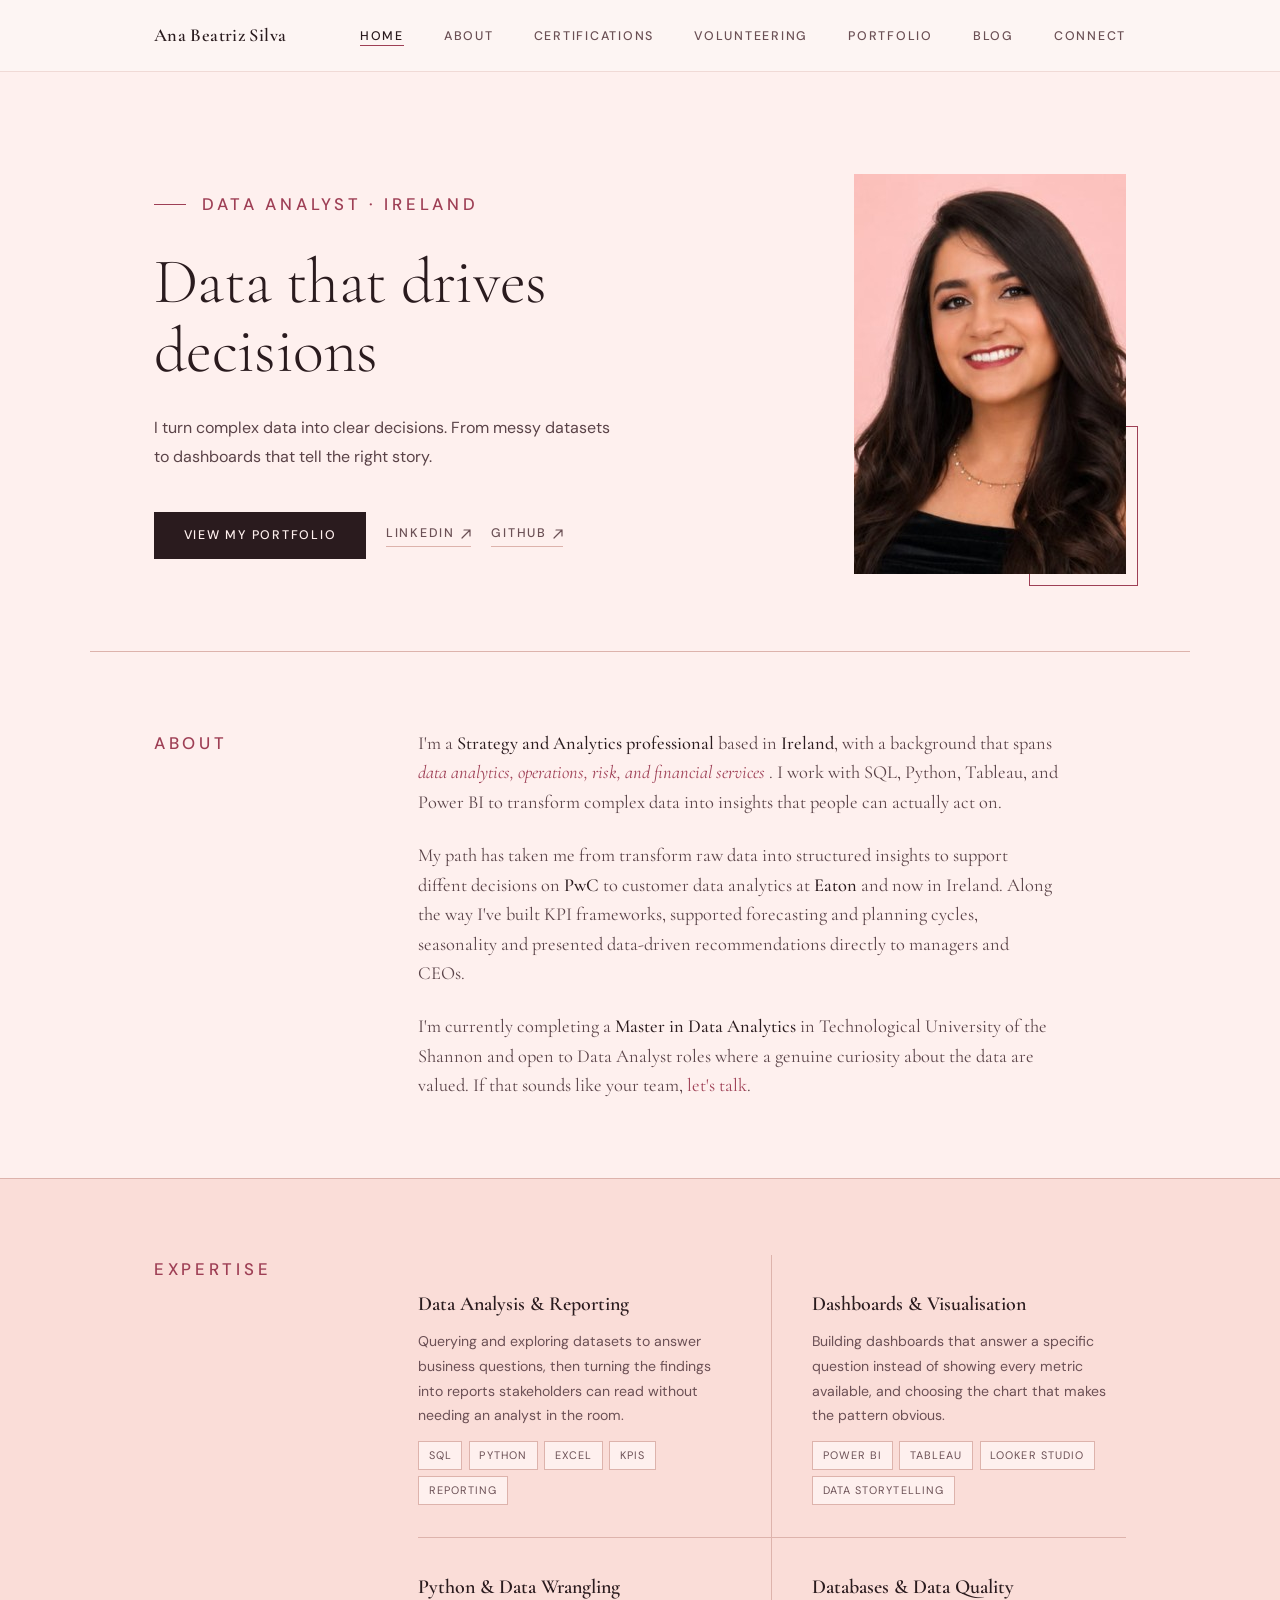
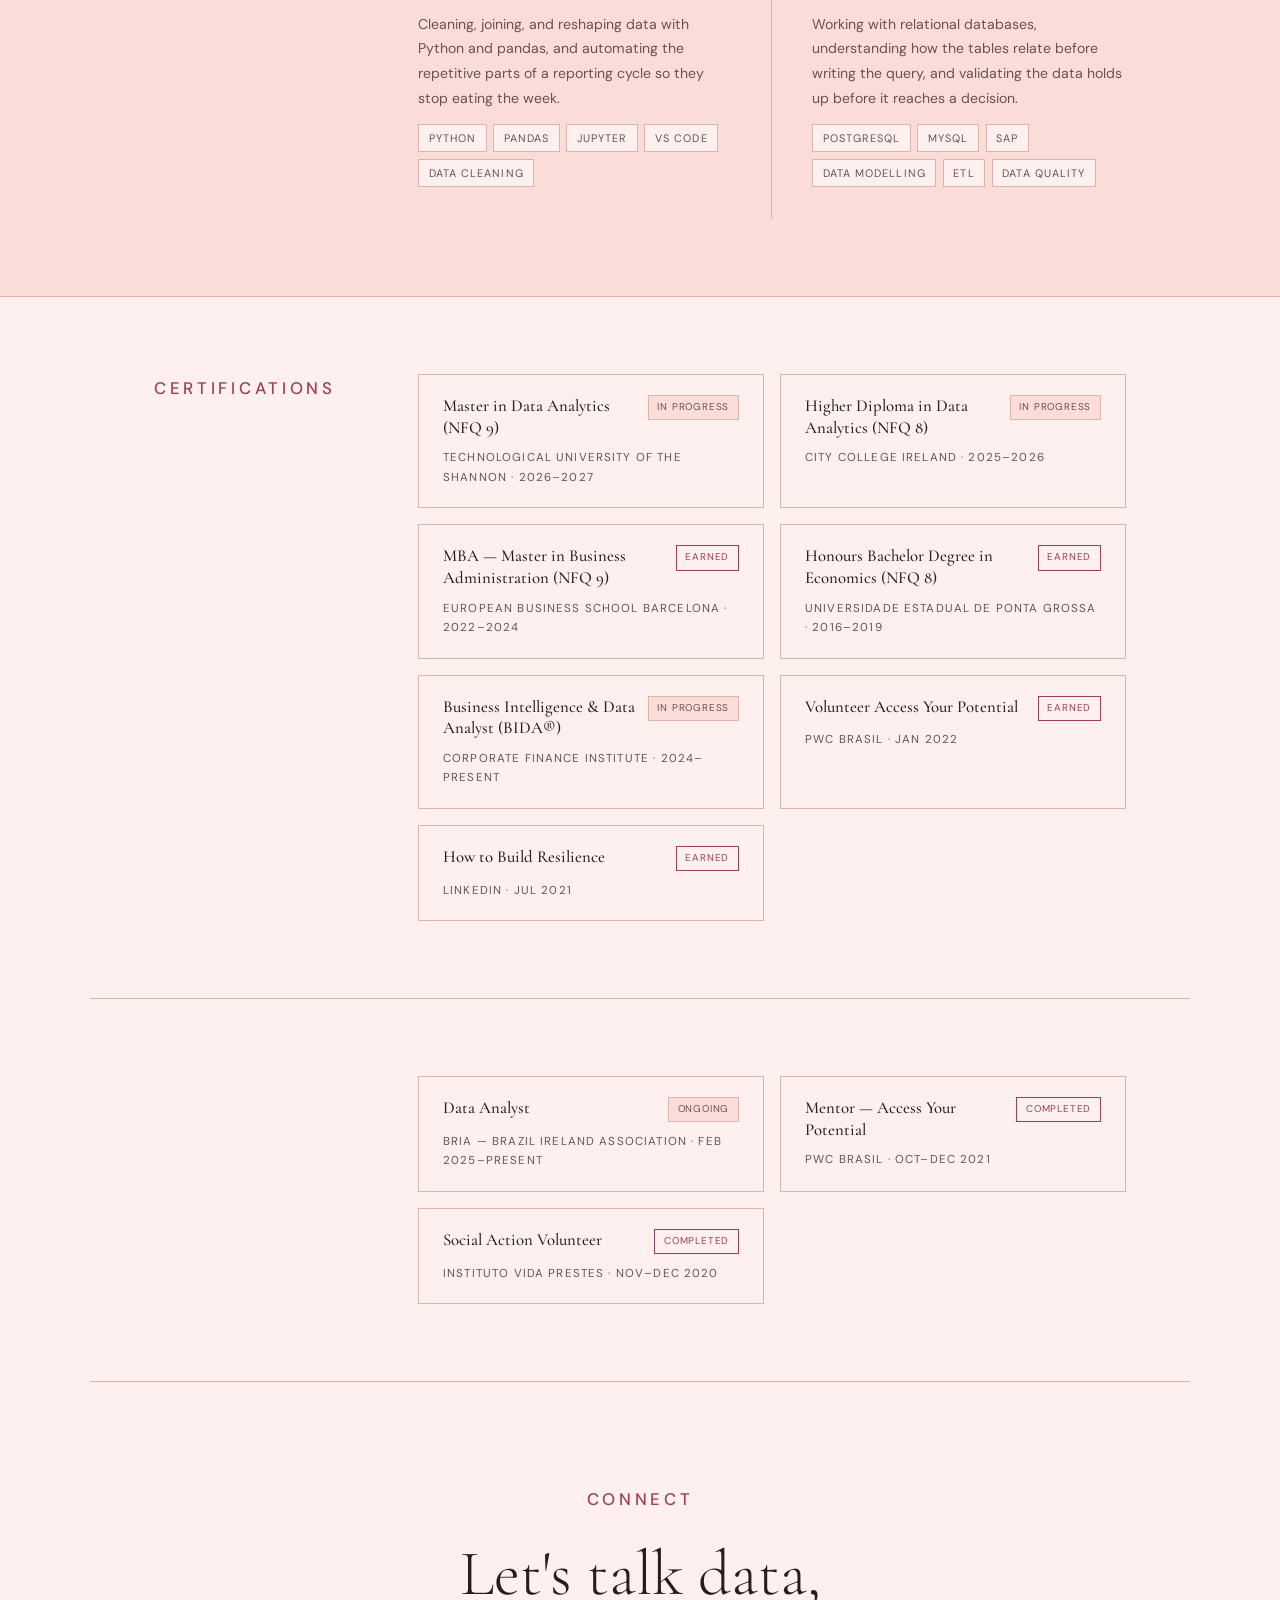
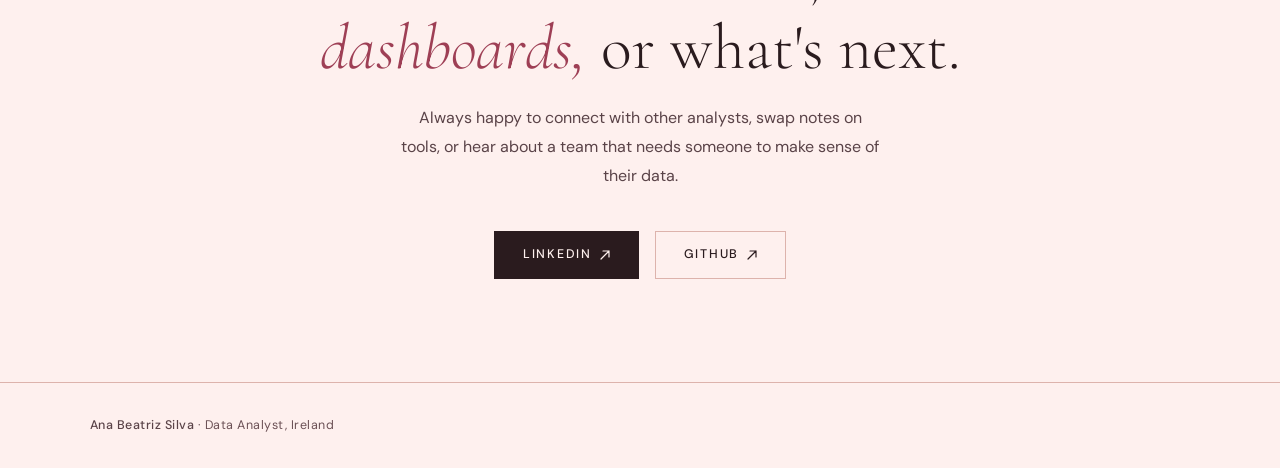
==== index.html @ 64482e18 "git add index.html git commit -m "feat: atualiza site com CV, certifications e volunteering" git pus" ====
<!DOCTYPE html>
<html lang="en">

<head>
  <meta charset="UTF-8">
  <meta name="viewport" content="width=device-width, initial-scale=1.0">
  <title>Ana Beatriz Silva | Data Analyst</title>
  <meta name="description"
    content="Data Analyst based in Ireland. SQL, Python, and BI dashboards — turning raw data into decisions teams can act on.">

  <!-- Canonical URL -->
  <link rel="canonical" href="https://www.anabsilva.com/" />

  <!-- Open Graph / Social sharing -->
  <meta property="og:type" content="website">
  <meta property="og:url" content="https://www.anabsilva.com/">
  <meta property="og:title" content="Ana Beatriz Silva — Data Analyst">
  <meta property="og:description"
    content="Data Analyst based in Ireland. SQL, Python, and BI dashboards — turning raw data into decisions teams can act on.">
  <meta property="og:image" content="https://www.anabsilva.com/assets/images/og-default.jpg">
  <meta property="og:image:width" content="1200">
  <meta property="og:image:height" content="630">
  <meta property="og:image:type" content="image/jpeg">
  <meta property="og:image:alt" content="Ana Beatriz Silva — Data Analyst — anabsilva.com">

  <!-- Twitter Card -->
  <meta name="twitter:card" content="summary_large_image">
  <meta name="twitter:url" content="https://www.anabsilva.com/">
  <meta name="twitter:title" content="Ana Beatriz Silva — Data Analyst">
  <meta name="twitter:description"
    content="Data Analyst based in Ireland. SQL, Python, and BI dashboards — turning raw data into decisions teams can act on.">
  <meta name="twitter:image" content="https://www.anabsilva.com/assets/images/og-default.jpg">

  <!-- Favicon: real files at a stable URL so Google Search can crawl and show it -->
  <link rel="icon" href="/favicon.ico" sizes="any">
  <link rel="icon" type="image/svg+xml" href="/assets/img/favicons/favicon.svg">
  <link rel="icon" type="image/png" sizes="32x32" href="/assets/img/favicons/favicon-32.png">
  <link rel="icon" type="image/png" sizes="16x16" href="/assets/img/favicons/favicon-16.png">
  <link rel="apple-touch-icon" sizes="180x180" href="/assets/img/favicons/apple-touch-icon.png">

  <!-- Google Analytics: add your GA4 measurement ID below when ready.
  <script async src="https://www.googletagmanager.com/gtag/js?id=G-XXXXXXXXXX"></script>
  <script>
    window.dataLayer = window.dataLayer || [];
    function gtag(){dataLayer.push(arguments);}
    gtag('js', new Date());
    gtag('config', 'G-XXXXXXXXXX');
  </script>
  -->

  <!-- Fonts -->
  <link rel="preconnect" href="https://fonts.googleapis.com">
  <link rel="preconnect" href="https://fonts.gstatic.com" crossorigin>
  <link
    href="https://fonts.googleapis.com/css2?family=Cormorant+Garamond:ital,wght@0,300;0,400;0,500;0,600;1,300;1,400;1,600&family=DM+Sans:opsz,wght@9..40,300;9..40,400;9..40,500&display=swap"
    rel="stylesheet">

  <!-- Structured Data -->
  <script type="application/ld+json">
  {
    "@context": "https://schema.org",
    "@graph": [
      {
        "@type": "WebSite",
        "@id": "https://www.anabsilva.com/#website",
        "name": "Ana Beatriz Silva",
        "alternateName": ["Ana Beatriz Silva Portfolio", "anabsilva.com"],
        "url": "https://www.anabsilva.com/"
      },
      {
        "@type": "Person",
        "@id": "https://www.anabsilva.com/#person",
        "name": "Ana Beatriz Silva",
        "givenName": "Ana Beatriz",
        "familyName": "Silva",
        "jobTitle": "Data Analyst",
        "description": "Data Analyst based in Ireland, working with SQL, Python, and BI tools to turn raw data into clear, actionable insight.",
        "workLocation": {
          "@type": "Country",
          "name": "Ireland"
        },
        "knowsAbout": [
          "Data Analysis",
          "Data Visualisation",
          "SQL",
          "Python",
          "Business Intelligence",
          "Dashboards",
          "Reporting",
          "Data Cleaning",
          "Excel"
        ],
        "url": "https://www.anabsilva.com/",
        "image": "https://www.anabsilva.com/assets/images/og-default.jpg",
        "sameAs": [
          "https://www.linkedin.com/in/anabeatrizsilvaa/",
          "https://github.com/anabeatrizsilvaeco-alt"
        ]
      }
    ]
  }
  </script>

  <style>
    /* ─── RESET & TOKENS ─────────────────────────────────── */
    *,
    *::before,
    *::after {
      box-sizing: border-box;
      margin: 0;
      padding: 0;
    }

    :root {
      --bg: #FEF0EE;
      --bg-alt: #FADDD8;
      --bg-dark: #2A1D20;
      --text: #2A1B1E;
      --text-mid: #5A4348;
      --muted: #6B5055;
      --accent: #9E3F55;
      --accent-lt: #C2586F;
      --border: #DDB3AC;
      --border-lt: #F0DAD6;

      --font-display: 'Cormorant Garamond', Georgia, serif;
      --font-body: 'DM Sans', system-ui, sans-serif;

      --nav-h: 72px;
      --max-w: 1100px;
      --pad: clamp(1.5rem, 5vw, 4rem);
    }

    html {
      scroll-behavior: smooth;
    }

    body {
      font-family: var(--font-body);
      background: var(--bg);
      color: var(--text);
      font-size: 15px;
      line-height: 1.7;
      -webkit-font-smoothing: antialiased;
    }

    img {
      display: block;
      max-width: 100%;
    }

    a {
      color: inherit;
    }

    /* Visible keyboard focus everywhere. */
    a:focus-visible,
    button:focus-visible {
      outline: 2px solid var(--accent);
      outline-offset: 3px;
    }

    /* ─── UTILITY ────────────────────────────────────────── */
    .label {
      font-size: 1.05rem;
      letter-spacing: 0.22em;
      text-transform: uppercase;
      color: var(--accent);
      font-weight: 500;
    }

    .sr-only {
      position: absolute;
      width: 1px;
      height: 1px;
      padding: 0;
      overflow: hidden;
      clip: rect(0, 0, 0, 0);
      white-space: nowrap;
      border: 0;
    }

    /* ─── SCROLL ANIMATIONS ──────────────────────────────── */
    .reveal {
      opacity: 0;
      transform: translateY(24px);
      transition: opacity 0.7s ease, transform 0.7s ease;
    }

    .reveal.visible {
      opacity: 1;
      transform: translateY(0);
    }

    .reveal-delay-1 {
      transition-delay: 0.1s;
    }

    .reveal-delay-2 {
      transition-delay: 0.2s;
    }

    .reveal-delay-3 {
      transition-delay: 0.3s;
    }

    .reveal-delay-4 {
      transition-delay: 0.4s;
    }

    /* Respect a reduced-motion preference: show everything, animate nothing. */
    @media (prefers-reduced-motion: reduce) {
      html {
        scroll-behavior: auto;
      }

      .reveal {
        opacity: 1;
        transform: none;
        transition: none;
      }
    }

    /* ─── NAV ────────────────────────────────────────────── */
    nav {
      position: sticky;
      top: 0;
      z-index: 100;
      height: var(--nav-h);
      background: rgba(253, 246, 244, 0.92);
      backdrop-filter: blur(12px);
      -webkit-backdrop-filter: blur(12px);
      border-bottom: 1px solid var(--border-lt);
      display: flex;
      align-items: center;
    }

    .nav-inner {
      max-width: var(--max-w);
      margin: 0 auto;
      padding: 0 var(--pad);
      width: 100%;
      display: flex;
      justify-content: space-between;
      align-items: center;
    }

    .nav-logo {
      font-family: var(--font-display);
      font-size: 1.15rem;
      font-weight: 600;
      text-decoration: none;
      color: var(--text);
      letter-spacing: 0.02em;
    }

    .nav-links {
      list-style: none;
      display: flex;
      gap: 2.5rem;
    }

    .nav-links a {
      text-decoration: none;
      font-size: 0.78rem;
      letter-spacing: 0.14em;
      text-transform: uppercase;
      color: var(--muted);
      font-weight: 500;
      transition: color 0.2s;
      position: relative;
    }

    .nav-links a::after {
      content: '';
      position: absolute;
      bottom: -2px;
      left: 0;
      width: 0;
      height: 1px;
      background: var(--accent);
      transition: width 0.25s ease;
    }

    .nav-links a:hover {
      color: var(--text);
    }

    .nav-links a:hover::after {
      width: 100%;
    }

    .nav-links a.active {
      color: var(--text);
    }

    .nav-links a.active::after {
      width: 100%;
    }

    /* ─── NAV TOGGLE (mobile) ─────────────────────────────── */
    .nav-toggle {
      display: none;
      position: relative;
      width: 28px;
      height: 20px;
      padding: 0;
      background: none;
      border: none;
      cursor: pointer;
      flex-shrink: 0;
    }

    .nav-toggle-bar {
      position: absolute;
      left: 0;
      width: 100%;
      height: 2px;
      background: var(--text);
      transition: transform 0.25s ease, opacity 0.25s ease, top 0.25s ease;
    }

    .nav-toggle-bar:nth-child(1) {
      top: 0;
    }

    .nav-toggle-bar:nth-child(2) {
      top: 9px;
      background: var(--accent);
    }

    .nav-toggle-bar:nth-child(3) {
      top: 18px;
    }

    .nav-toggle.is-open .nav-toggle-bar:nth-child(1) {
      top: 9px;
      transform: rotate(45deg);
    }

    .nav-toggle.is-open .nav-toggle-bar:nth-child(2) {
      opacity: 0;
    }

    .nav-toggle.is-open .nav-toggle-bar:nth-child(3) {
      top: 9px;
      transform: rotate(-45deg);
    }

    /* ─── HERO ───────────────────────────────────────────── */
    .hero {
      padding: clamp(4rem, 8vw, 7rem) var(--pad) clamp(4rem, 6vw, 6rem);
      max-width: var(--max-w);
      margin: 0 auto;
      display: grid;
      grid-template-columns: 1fr min(28%, 280px);
      gap: clamp(3rem, 6vw, 6rem);
      align-items: center;
    }

    .hero-eyebrow {
      display: flex;
      align-items: center;
      gap: 1rem;
      margin-bottom: 1.75rem;
    }

    .eyebrow-line {
      width: 32px;
      height: 1px;
      background: var(--accent);
      flex-shrink: 0;
    }

    .hero-title {
      font-family: var(--font-display);
      font-size: clamp(2.8rem, 5vw, 4.8rem);
      font-weight: 300;
      line-height: 1.08;
      letter-spacing: -0.01em;
      color: var(--text);
      margin-bottom: 1.75rem;
    }

    .hero-title em {
      font-style: italic;
      color: var(--accent);
    }

    .hero-desc {
      color: var(--text-mid);
      font-size: 1rem;
      max-width: 460px;
      line-height: 1.85;
      margin-bottom: 2.5rem;
      font-weight: 400;
    }

    .hero-actions {
      display: flex;
      gap: 1.25rem;
      align-items: center;
      flex-wrap: wrap;
    }

    .btn-primary {
      background: var(--text);
      color: var(--bg);
      padding: 0.8rem 1.85rem;
      text-decoration: none;
      font-size: 0.78rem;
      letter-spacing: 0.14em;
      text-transform: uppercase;
      font-weight: 500;
      transition: background 0.22s, color 0.22s;
      display: inline-block;
    }

    .btn-primary:hover {
      background: var(--accent);
    }

    .btn-text {
      text-decoration: none;
      font-size: 0.78rem;
      letter-spacing: 0.14em;
      text-transform: uppercase;
      font-weight: 500;
      color: var(--muted);
      display: inline-flex;
      align-items: center;
      gap: 0.4rem;
      border-bottom: 1px solid var(--border);
      padding-bottom: 2px;
      transition: color 0.2s, border-color 0.2s;
    }

    .btn-text:hover {
      color: var(--accent);
      border-color: var(--accent);
    }

    /* PHOTO */
    .hero-photo {
      position: relative;
    }

    .photo-wrap {
      position: relative;
      overflow: hidden;
      background: var(--bg-alt);
    }

    .photo-wrap img {
      width: 100%;
      aspect-ratio: 4 / 5;
      object-fit: cover;
      object-position: center center;
      display: block;
      transition: transform 0.5s ease;
    }

    .hero-photo:hover .photo-wrap img {
      transform: scale(1.02);
    }

    .photo-ornament {
      position: absolute;
      bottom: -12px;
      right: -12px;
      width: 40%;
      height: 40%;
      border: 1px solid var(--accent);
      pointer-events: none;
      z-index: -1;
    }

    /* ─── RULE ───────────────────────────────────────────── */
    .section-rule {
      border: none;
      border-top: 1px solid var(--border);
      max-width: var(--max-w);
      margin: 0 auto;
      padding: 0 var(--pad);
    }

    /* ─── ABOUT ──────────────────────────────────────────── */
    .about {
      padding: clamp(4rem, 6vw, 6rem) var(--pad);
      max-width: var(--max-w);
      margin: 0 auto;
      display: grid;
      grid-template-columns: 200px 1fr;
      gap: clamp(3rem, 5vw, 5rem);
    }

    .about-body p {
      font-family: var(--font-display);
      font-size: clamp(0.95rem, 1.5vw, 1.15rem);
      font-weight: 400;
      line-height: 1.6;
      color: var(--text-mid);
      max-width: 640px;
    }

    .about-body p strong {
      font-weight: 500;
      color: var(--text);
    }

    .about-body p em {
      font-style: italic;
      color: var(--accent);
    }

    .about-body p+p {
      margin-top: 1.5rem;
    }

    .about-body a {
      color: var(--accent);
      text-decoration: none;
      border-bottom: 1px solid transparent;
      transition: border-color 0.2s;
    }

    .about-body a:hover {
      border-color: var(--accent);
    }

    /* ─── EXPERTISE ──────────────────────────────────────── */
    .expertise {
      background: var(--bg-alt);
      border-top: 1px solid var(--border);
      border-bottom: 1px solid var(--border);
    }

    .expertise-inner {
      padding: clamp(4rem, 6vw, 6rem) var(--pad);
      max-width: var(--max-w);
      margin: 0 auto;
      display: grid;
      grid-template-columns: 200px 1fr;
      gap: clamp(3rem, 5vw, 5rem);
    }

    .expertise-grid {
      display: grid;
      grid-template-columns: 1fr 1fr;
      gap: 0;
    }

    .exp-item {
      padding: 2rem 2.5rem 2rem 0;
      border-bottom: 1px solid var(--border);
    }

    .exp-item:nth-child(3),
    .exp-item:nth-child(4) {
      border-bottom: none;
    }

    .exp-item:nth-child(odd) {
      padding-right: 2.5rem;
      border-right: 1px solid var(--border);
    }

    .exp-item:nth-child(even) {
      padding-left: 2.5rem;
      padding-right: 0;
    }

    .exp-item h3 {
      font-family: var(--font-display);
      font-size: 1.25rem;
      font-weight: 600;
      color: var(--text);
      margin-bottom: 0.5rem;
    }

    .exp-item p {
      color: var(--muted);
      font-size: 0.88rem;
      line-height: 1.75;
    }

    .exp-tags {
      display: flex;
      flex-wrap: wrap;
      gap: 0.4rem;
      margin-top: 0.85rem;
    }

    .exp-tag {
      font-size: 0.68rem;
      letter-spacing: 0.1em;
      text-transform: uppercase;
      padding: 0.25rem 0.6rem;
      border: 1px solid var(--border);
      color: var(--muted);
      background: var(--bg);
    }

    /* ─── CERTIFICATIONS ─────────────────────────────────── */
    .certifications {
      padding: clamp(4rem, 6vw, 6rem) var(--pad);
      max-width: var(--max-w);
      margin: 0 auto;
      display: grid;
      grid-template-columns: 200px 1fr;
      gap: clamp(3rem, 5vw, 5rem);
    }

    .cert-grid {
      display: grid;
      grid-template-columns: 1fr 1fr;
      gap: 1rem;
    }

    .cert-item {
      border: 1px solid var(--border);
      padding: 1.25rem 1.5rem;
      background: var(--bg);
      transition: border-color 0.2s;
      display: flex;
      flex-direction: column;
      gap: 0.6rem;
    }

    .cert-item:hover {
      border-color: var(--accent);
    }

    .cert-top {
      display: flex;
      justify-content: space-between;
      align-items: flex-start;
      gap: 0.75rem;
    }

    .cert-name {
      font-family: var(--font-display);
      font-size: 1.05rem;
      font-weight: 500;
      color: var(--text);
      line-height: 1.3;
    }

    .cert-issuer {
      font-size: 0.72rem;
      letter-spacing: 0.1em;
      text-transform: uppercase;
      color: var(--muted);
    }

    .cert-status {
      flex-shrink: 0;
      font-size: 0.62rem;
      letter-spacing: 0.08em;
      text-transform: uppercase;
      padding: 0.2rem 0.55rem;
      border: 1px solid var(--border);
      white-space: nowrap;
    }

    .cert-status.is-earned {
      color: var(--accent);
      border-color: var(--accent);
    }

    .cert-status.is-progress {
      color: var(--muted);
      border-color: var(--border);
      background: var(--bg-alt);
    }

    .cert-item.in-progress {
      opacity: 0.75;
    }

    /* ─── EMPTY STATE ────────────────────────────────────── */
    .empty-state {
      border: 1px dashed var(--border);
      padding: 2.5rem 2rem;
      text-align: center;
      color: var(--muted);
      font-size: 0.9rem;
      line-height: 1.7;
    }

    .empty-state a {
      color: var(--accent);
      text-decoration: none;
      border-bottom: 1px solid transparent;
      transition: border-color 0.2s;
    }

    .empty-state a:hover {
      border-color: var(--accent);
    }

    /* ─── CONNECT ────────────────────────────────────────── */
    .connect {
      padding: clamp(5rem, 8vw, 8rem) var(--pad);
      max-width: var(--max-w);
      margin: 0 auto;
      text-align: center;
    }

    .connect-label {
      margin-bottom: 1.5rem;
      display: block;
    }

    .connect h2 {
      font-family: var(--font-display);
      font-size: clamp(2.5rem, 5vw, 4rem);
      font-weight: 300;
      line-height: 1.15;
      color: var(--text);
      margin-bottom: 1.25rem;
    }

    .connect h2 em {
      font-style: italic;
      color: var(--accent);
    }

    .connect-desc {
      color: var(--text-mid);
      font-size: 1rem;
      max-width: 480px;
      margin: 0 auto 2.5rem;
      line-height: 1.8;
      font-weight: 400;
    }

    .connect-links {
      display: flex;
      justify-content: center;
      gap: 1rem;
      flex-wrap: wrap;
    }

    .connect-link {
      display: inline-flex;
      align-items: center;
      gap: 0.5rem;
      text-decoration: none;
      font-size: 0.78rem;
      letter-spacing: 0.14em;
      text-transform: uppercase;
      font-weight: 500;
      color: var(--text);
      border: 1px solid var(--border);
      padding: 0.8rem 1.75rem;
      transition: border-color 0.2s, color 0.2s, background 0.2s;
    }

    .connect-link:hover {
      border-color: var(--accent);
      color: var(--accent);
    }

    .connect-link.primary {
      background: var(--text);
      color: var(--bg);
      border-color: var(--text);
    }

    .connect-link.primary:hover {
      background: var(--accent);
      border-color: var(--accent);
      color: var(--bg);
    }

    /* ─── FOOTER ─────────────────────────────────────────── */
    footer {
      border-top: 1px solid var(--border);
      padding: 2rem var(--pad);
    }

    .footer-inner {
      max-width: var(--max-w);
      margin: 0 auto;
      display: flex;
      justify-content: space-between;
      align-items: center;
      gap: 1rem;
      flex-wrap: wrap;
    }

    .footer-copy {
      font-size: 0.78rem;
      color: var(--muted);
      letter-spacing: 0.04em;
    }

    .footer-copy strong {
      color: var(--text-mid);
      font-weight: 500;
    }

    .footer-links {
      display: flex;
      gap: 2rem;
      list-style: none;
    }

    .footer-links a {
      text-decoration: none;
      font-size: 0.75rem;
      letter-spacing: 0.12em;
      text-transform: uppercase;
      color: var(--muted);
      transition: color 0.2s;
    }

    .footer-links a:hover {
      color: var(--accent);
    }

    /* ─── RESPONSIVE ─────────────────────────────────────── */
    @media (max-width: 768px) {
      .hero {
        grid-template-columns: 1fr;
        gap: 3rem;
      }

      .hero-photo {
        order: -1;
        max-width: 200px;
        margin: 0 auto;
      }

      .about,
      .expertise-inner,
      .certifications {
        grid-template-columns: 1fr;
        gap: 1.75rem;
      }

      .expertise-grid,
      .cert-grid {
        grid-template-columns: 1fr;
      }

      .exp-item {
        padding: 1.5rem 0 !important;
        border-right: none !important;
        border-bottom: 1px solid var(--border) !important;
      }

      .exp-item:last-child {
        border-bottom: none !important;
      }
    }

    @media (max-width: 860px) {
      .nav-toggle {
        display: block;
      }

      .nav-links {
        display: none;
        position: fixed;
        top: var(--nav-h);
        left: 0;
        right: 0;
        flex-direction: column;
        gap: 0;
        background: var(--bg-dark);
        padding: 0.5rem 0;
        max-height: calc(100vh - var(--nav-h));
        overflow-y: auto;
        border-bottom: 1px solid var(--accent);
      }

      .nav-links.is-open {
        display: flex;
      }

      .nav-links li {
        border-bottom: 1px solid rgba(240, 218, 214, 0.15);
      }

      .nav-links li:last-child {
        border-bottom: none;
      }

      .nav-links a {
        display: flex;
        align-items: center;
        padding: 1rem var(--pad);
        color: #F0DAD6;
        letter-spacing: 0.08em;
      }

      .nav-links a::before {
        content: '>';
        color: var(--accent-lt);
        margin-right: 0.6rem;
        font-weight: 700;
      }

      .nav-links a::after {
        display: none;
      }

      .nav-links a:hover,
      .nav-links a.active {
        color: #fff;
        background: rgba(240, 218, 214, 0.08);
      }
    }
  </style>
</head>

<body>

  <!-- ── NAV ──────────────────────────────────────────────── -->
  <nav aria-label="Main navigation">
    <div class="nav-inner">
      <a href="/" class="nav-logo">Ana Beatriz Silva</a>
      <button class="nav-toggle" type="button" aria-expanded="false" aria-controls="primary-nav"
        aria-label="Toggle menu">
        <span class="nav-toggle-bar"></span>
        <span class="nav-toggle-bar"></span>
        <span class="nav-toggle-bar"></span>
      </button>
      <ul class="nav-links" id="primary-nav">
        <li><a href="/" class="active">Home</a></li>
        <li><a href="/#about">About</a></li>
        <li><a href="/#certifications">Certifications</a></li>
        <li><a href="/#volunteering">Volunteering</a></li>
        <li><a href="/portfolio/">Portfolio</a></li>
        <li><a href="/blog/">Blog</a></li>
        <li><a href="/#connect">Connect</a></li>
      </ul>
    </div>
  </nav>

  <!-- ── HERO ─────────────────────────────────────────────── -->
  <section class="hero" aria-labelledby="hero-title">
    <div class="hero-text">
      <div class="hero-eyebrow reveal">
        <div class="eyebrow-line"></div>
        <span class="label">Data Analyst · Ireland</span>
      </div>
      <h1 class="hero-title reveal reveal-delay-1" id="hero-title">
  Data that drives decisions
</h1>
      <p class="hero-desc reveal reveal-delay-2">
        I turn complex data into clear decisions. From messy datasets to dashboards that tell the right story.
      </p>
      <div class="hero-actions reveal reveal-delay-3">
        <a href="/portfolio/" class="btn-primary">View my portfolio</a>
        <a href="https://www.linkedin.com/in/anabeatrizsilvaa/" class="btn-text" target="_blank" rel="noopener">
          LinkedIn
          <svg width="10" height="10" viewBox="0 0 10 10" fill="none" aria-hidden="true">
            <path d="M1 9L9 1M9 1H3M9 1V7" stroke="currentColor" stroke-width="1.2" stroke-linecap="round"
              stroke-linejoin="round" />
          </svg>
        </a>
        <a href="https://github.com/anabeatrizsilvaeco-alt" class="btn-text" target="_blank" rel="noopener">
          GitHub
          <svg width="10" height="10" viewBox="0 0 10 10" fill="none" aria-hidden="true">
            <path d="M1 9L9 1M9 1H3M9 1V7" stroke="currentColor" stroke-width="1.2" stroke-linecap="round"
              stroke-linejoin="round" />
          </svg>
        </a>
      </div>
    </div>

    <div class="hero-photo reveal reveal-delay-2">
      <div class="photo-wrap">
        <img src="assets/images/profile.jpg" alt="Ana Beatriz Silva, Data Analyst" width="400" height="400"
          fetchpriority="high">
      </div>
      <div class="photo-ornament" aria-hidden="true"></div>
    </div>
  </section>

  <hr class="section-rule">

  <!-- ── ABOUT ─────────────────────────────────────────────
       ✏️ DRAFT TEXT — this is a starting point written from your job title
       alone. Replace the specifics with your real story: where you studied,
       where you've worked, the kind of data you've handled, and what you
       want to be hired for next. -->
  <section id="about" class="about" aria-labelledby="about-heading">
    <div>
      <span class="label reveal" id="about-heading">About</span>
    </div>
    <div class="about-body reveal reveal-delay-1">
      <p>
        I'm a <strong>Strategy and Analytics professional</strong> based in <strong>Ireland</strong>, with a background that spans <em> data analytics, operations, risk, and financial services </em>. I work with SQL, Python, Tableau, and Power BI to transform complex data into insights that people can actually act on.
      </p>
      <p>
        My path has taken me from transform raw data into structured insights to support diffent decisions on <strong>PwC</strong> to customer data analytics at <strong>Eaton</strong> and now in Ireland. Along the way I've built KPI frameworks, supported forecasting and planning cycles, seasonality and presented data-driven recommendations directly to managers and CEOs.
      </p>
      <p>
        I'm currently completing a <strong> Master in Data Analytics</strong> in Technological University of the Shannon and open to Data Analyst roles where a genuine curiosity about the data are valued. If that sounds like your team, <a href="#connect">let's talk</a>.
      </p>
    </div>
  </section>

  <!-- ── EXPERTISE ─────────────────────────────────────────
       ✏️ DRAFT — swap these four areas and their tags for the tools you
       actually use. Keep it honest: recruiters ask about every tag here. -->
  <section class="expertise" aria-labelledby="expertise-heading">
    <div class="expertise-inner">
      <div>
        <span class="label reveal" id="expertise-heading">Expertise</span>
      </div>
      <div class="expertise-grid">
        <div class="exp-item reveal">
          <h3>Data Analysis &amp; Reporting</h3>
          <p>Querying and exploring datasets to answer business questions, then turning the findings into reports
            stakeholders can read without needing an analyst in the room.</p>
          <div class="exp-tags">
            <span class="exp-tag">SQL</span>
            <span class="exp-tag">Python</span>
            <span class="exp-tag">Excel</span>
            <span class="exp-tag">KPIs</span>
            <span class="exp-tag">Reporting</span>
          </div>
        </div>
        <div class="exp-item reveal reveal-delay-1">
          <h3>Dashboards &amp; Visualisation</h3>
          <p>Building dashboards that answer a specific question instead of showing every metric available, and choosing
            the chart that makes the pattern obvious.</p>
          <div class="exp-tags">
            <span class="exp-tag">Power BI</span>
            <span class="exp-tag">Tableau</span>
            <span class="exp-tag">Looker Studio</span>
            <span class="exp-tag">Data Storytelling</span>
          </div>
        </div>
        <div class="exp-item reveal reveal-delay-2">
          <h3>Python &amp; Data Wrangling</h3>
          <p>Cleaning, joining, and reshaping data with Python and pandas, and automating the repetitive parts of a
            reporting cycle so they stop eating the week.</p>
          <div class="exp-tags">
            <span class="exp-tag">Python</span>
            <span class="exp-tag">pandas</span>
            <span class="exp-tag">Jupyter</span>
            <span class="exp-tag">VS Code</span>
            <span class="exp-tag">Data Cleaning</span>
          </div>
        </div>
        <div class="exp-item reveal reveal-delay-3">
          <h3>Databases &amp; Data Quality</h3>
          <p>Working with relational databases, understanding how the tables relate before writing the query, and
            validating the data holds up before it reaches a decision.</p>
          <div class="exp-tags">
            <span class="exp-tag">PostgreSQL</span>
            <span class="exp-tag">MySQL</span>
            <span class="exp-tag">SAP</span>
            <span class="exp-tag">Data Modelling</span>
            <span class="exp-tag">ETL</span>
            <span class="exp-tag">Data Quality</span>
          </div>
        </div>
      </div>
    </div>
  </section>

  <!-- ── CERTIFICATIONS ────────────────────────────────────
       ✏️ TO ADD A CERTIFICATION: delete the .empty-state block below,
       uncomment the .cert-grid, and copy a .cert-item for each one.
       Use class "is-earned" for finished, "is-progress" for studying. -->
  <section id="certifications" class="certifications" aria-labelledby="certifications-heading">
    <div>
      <span class="label reveal" id="certifications-heading">Certifications</span>
    </div>
    <div>
      <div class="cert-grid">

        <!-- Education -->
        <div class="cert-item reveal">
          <div class="cert-top">
            <div class="cert-name">Master in Data Analytics (NFQ 9)</div>
            <span class="cert-status is-progress">In Progress</span>
          </div>
          <div class="cert-issuer">Technological University of the Shannon · 2026–2027</div>
        </div>

        <div class="cert-item reveal reveal-delay-1">
          <div class="cert-top">
            <div class="cert-name">Higher Diploma in Data Analytics (NFQ 8)</div>
            <span class="cert-status is-progress">In Progress</span>
          </div>
          <div class="cert-issuer">City College Ireland · 2025–2026</div>
        </div>

        <div class="cert-item reveal reveal-delay-2">
          <div class="cert-top">
            <div class="cert-name">MBA — Master in Business Administration (NFQ 9)</div>
            <span class="cert-status is-earned">Earned</span>
          </div>
          <div class="cert-issuer">European Business School Barcelona · 2022–2024</div>
        </div>

        <div class="cert-item reveal reveal-delay-3">
          <div class="cert-top">
            <div class="cert-name">Honours Bachelor Degree in Economics (NFQ 8)</div>
            <span class="cert-status is-earned">Earned</span>
          </div>
          <div class="cert-issuer">Universidade Estadual de Ponta Grossa · 2016–2019</div>
        </div>

        <!-- Licences & Certifications -->
        <div class="cert-item reveal">
          <div class="cert-top">
            <div class="cert-name">Business Intelligence &amp; Data Analyst (BIDA®)</div>
            <span class="cert-status is-progress">In Progress</span>
          </div>
          <div class="cert-issuer">Corporate Finance Institute · 2024–Present</div>
        </div>

        <div class="cert-item reveal reveal-delay-1">
          <div class="cert-top">
            <div class="cert-name">Volunteer Access Your Potential</div>
            <span class="cert-status is-earned">Earned</span>
          </div>
          <div class="cert-issuer">PwC Brasil · Jan 2022</div>
        </div>

        <div class="cert-item reveal reveal-delay-2">
          <div class="cert-top">
            <div class="cert-name">How to Build Resilience</div>
            <span class="cert-status is-earned">Earned</span>
          </div>
          <div class="cert-issuer">LinkedIn · Jul 2021</div>
        </div>

      </div>
    </div>
  </section>

  <hr class="section-rule">

  <!-- ── VOLUNTEERING ──────────────────────────────────────── -->
  <section id="volunteering" class="certifications" aria-labelledby="volunteering-heading">
    <div>
      <span class="label reveal" id="volunteering-heading">Volunteering</span>
    </div>
    <div>
      <div class="cert-grid">

        <div class="cert-item reveal">
          <div class="cert-top">
            <div class="cert-name">Data Analyst</div>
            <span class="cert-status is-progress">Ongoing</span>
          </div>
          <div class="cert-issuer">BRIA — Brazil Ireland Association · Feb 2025–Present</div>
        </div>

        <div class="cert-item reveal reveal-delay-1">
          <div class="cert-top">
            <div class="cert-name">Mentor — Access Your Potential</div>
            <span class="cert-status is-earned">Completed</span>
          </div>
          <div class="cert-issuer">PwC Brasil · Oct–Dec 2021</div>
        </div>

        <div class="cert-item reveal reveal-delay-2">
          <div class="cert-top">
            <div class="cert-name">Social Action Volunteer</div>
            <span class="cert-status is-earned">Completed</span>
          </div>
          <div class="cert-issuer">Instituto Vida Prestes · Nov–Dec 2020</div>
        </div>

      </div>
    </div>
  </section>

  <hr class="section-rule">

  <!-- ── CONNECT ────────────────────────────────────────────── -->
  <section id="connect" class="connect" aria-labelledby="connect-heading">
    <span class="connect-label label reveal">Connect</span>
    <h2 class="reveal reveal-delay-1" id="connect-heading">
      Let's talk data,<br>
      <em>dashboards,</em> or what's next.
    </h2>
    <p class="connect-desc reveal reveal-delay-2">
      Always happy to connect with other analysts, swap notes on tools, or hear about a team that needs someone to make
      sense of their data.
    </p>
    <div class="connect-links reveal reveal-delay-3">
      <a href="https://www.linkedin.com/in/anabeatrizsilvaa/" class="connect-link primary" target="_blank"
        rel="noopener">
        LinkedIn
        <svg width="10" height="10" viewBox="0 0 10 10" fill="none" aria-hidden="true">
          <path d="M1 9L9 1M9 1H3M9 1V7" stroke="currentColor" stroke-width="1.2" stroke-linecap="round"
            stroke-linejoin="round" />
        </svg>
      </a>
      <a href="https://github.com/anabeatrizsilvaeco-alt" class="connect-link" target="_blank" rel="noopener">
        GitHub
        <svg width="10" height="10" viewBox="0 0 10 10" fill="none" aria-hidden="true">
          <path d="M1 9L9 1M9 1H3M9 1V7" stroke="currentColor" stroke-width="1.2" stroke-linecap="round"
            stroke-linejoin="round" />
        </svg>
      </a>
    </div>
  </section>

  <!-- ── FOOTER ─────────────────────────────────────────────── -->
  <footer>
    <div class="footer-inner">
      <p class="footer-copy">
        <strong>Ana Beatriz Silva</strong> · Data Analyst, Ireland
      </p>
    </div>
  </footer>

  <!-- ── SCROLL REVEAL ──────────────────────────────────────── -->
  <script>
    (function () {
      var observer = new IntersectionObserver(function (entries) {
        entries.forEach(function (entry) {
          if (entry.isIntersecting) {
            entry.target.classList.add('visible');
            observer.unobserve(entry.target);
          }
        });
      }, { threshold: 0.12, rootMargin: '0px 0px -40px 0px' });

      // Trigger hero elements immediately (above fold)
      document.querySelectorAll('.hero .reveal').forEach(function (el) {
        el.classList.add('visible');
      });

      // Observe everything else
      document.querySelectorAll('.reveal:not(.visible)').forEach(function (el) {
        observer.observe(el);
      });
    })();
  </script>

  <!-- ── MOBILE NAV TOGGLE ────────────────────────────────── -->
  <script>
    (function () {
      var toggle = document.querySelector('.nav-toggle');
      var links = document.getElementById('primary-nav');
      if (!toggle || !links) return;

      function closeMenu() {
        links.classList.remove('is-open');
        toggle.classList.remove('is-open');
        toggle.setAttribute('aria-expanded', 'false');
      }

      toggle.addEventListener('click', function () {
        var isOpen = links.classList.toggle('is-open');
        toggle.classList.toggle('is-open', isOpen);
        toggle.setAttribute('aria-expanded', String(isOpen));
      });

      links.querySelectorAll('a').forEach(function (a) {
        a.addEventListener('click', closeMenu);
      });

      // Close on Escape, so the menu is dismissable from the keyboard.
      document.addEventListener('keydown', function (e) {
        if (e.key === 'Escape' && links.classList.contains('is-open')) {
          closeMenu();
          toggle.focus();
        }
      });

      // 860px matches the breakpoint where the hamburger disappears.
      window.addEventListener('resize', function () {
        if (window.innerWidth > 860) closeMenu();
      });
    })();
  </script>

</body>

</html>
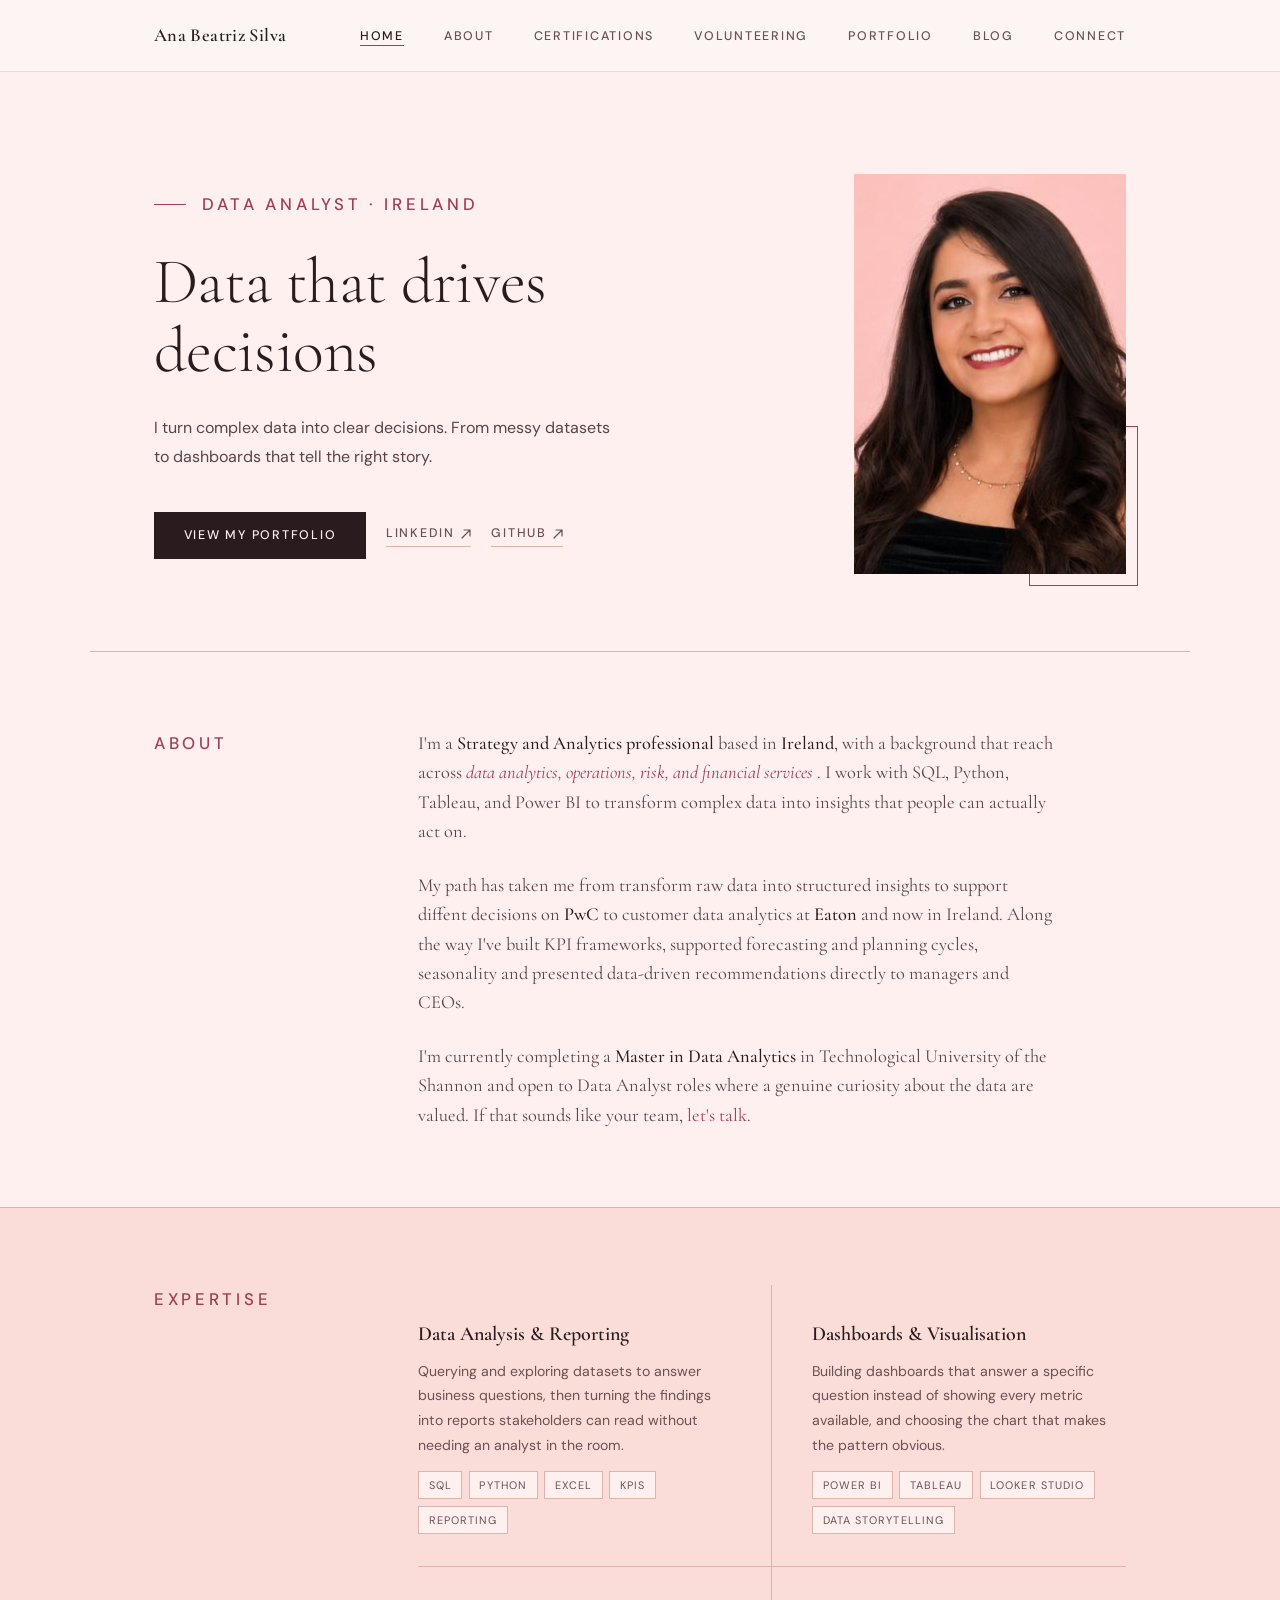
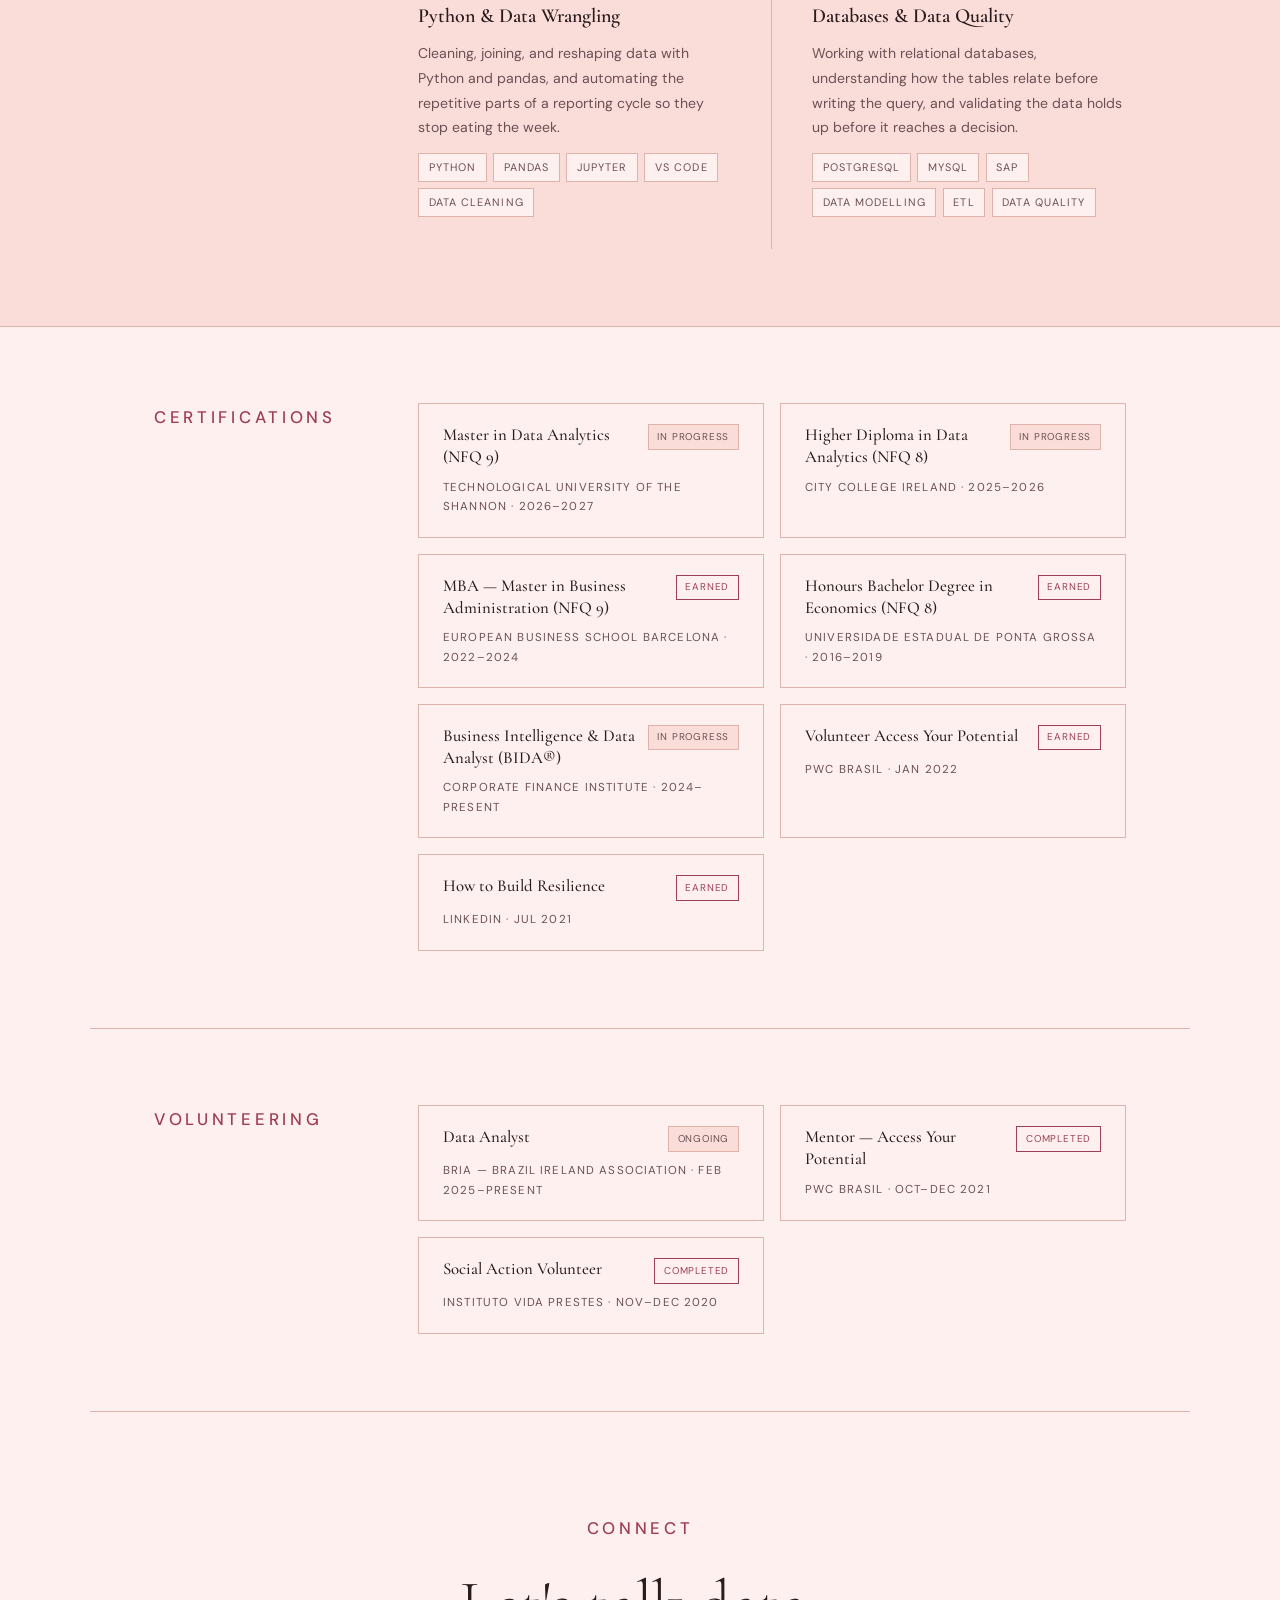
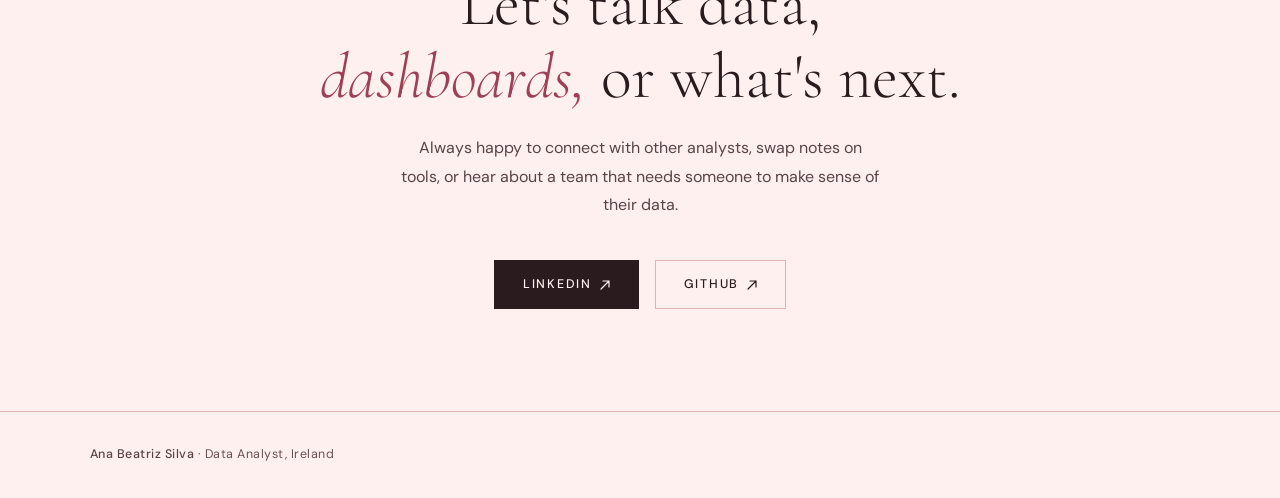
==== commit 67757446: "git add index.html git commit -m "feat: atualiza site com CV, certifications e volunteering" git pus" ====
--- a/index.html
+++ b/index.html
@@ -994,7 +994,7 @@
     </div>
     <div class="about-body reveal reveal-delay-1">
       <p>
-        I'm a <strong>Strategy and Analytics professional</strong> based in <strong>Ireland</strong>, with a background that spans <em> data analytics, operations, risk, and financial services </em>. I work with SQL, Python, Tableau, and Power BI to transform complex data into insights that people can actually act on.
+        I'm a <strong>Strategy and Analytics professional</strong> based in <strong>Ireland</strong>, with a background that reach across <em> data analytics, operations, risk, and financial services </em>. I work with SQL, Python, Tableau, and Power BI to transform complex data into insights that people can actually act on.
       </p>
       <p>
         My path has taken me from transform raw data into structured insights to support diffent decisions on <strong>PwC</strong> to customer data analytics at <strong>Eaton</strong> and now in Ireland. Along the way I've built KPI frameworks, supported forecasting and planning cycles, seasonality and presented data-driven recommendations directly to managers and CEOs.
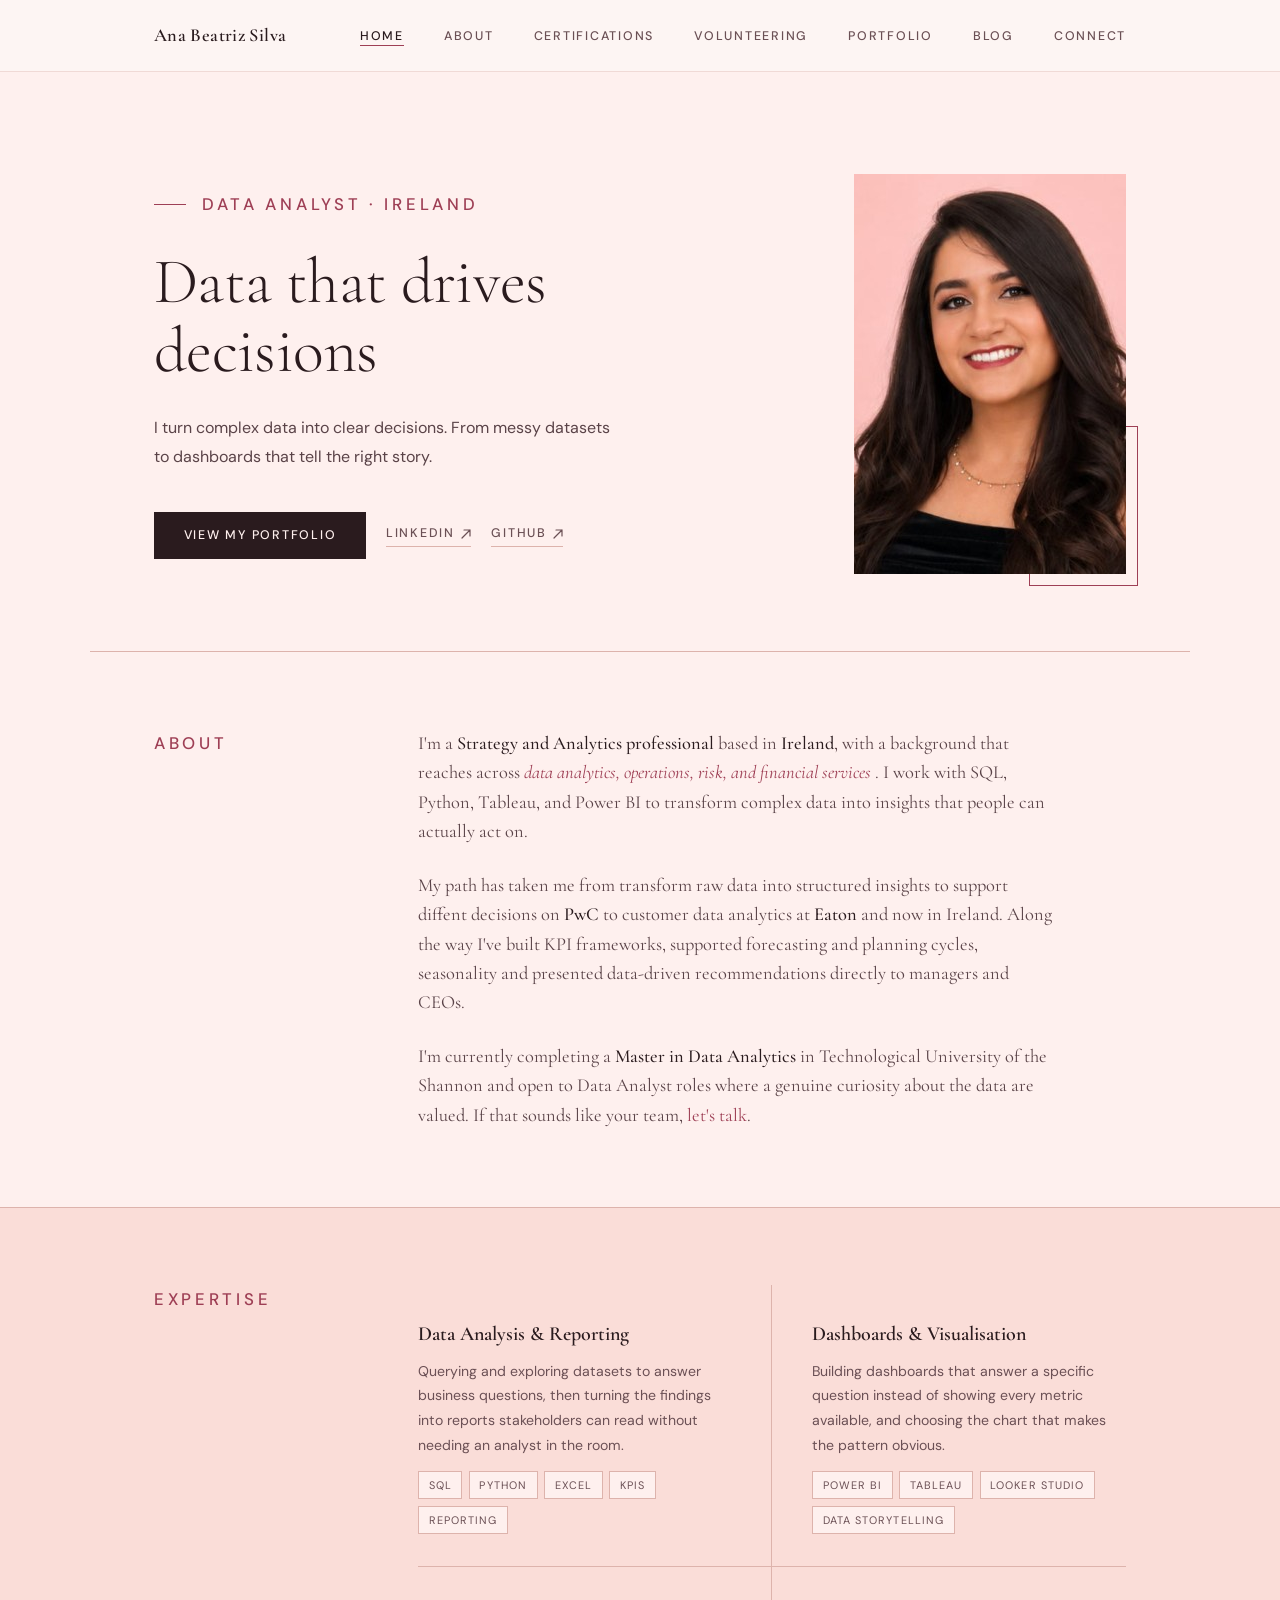
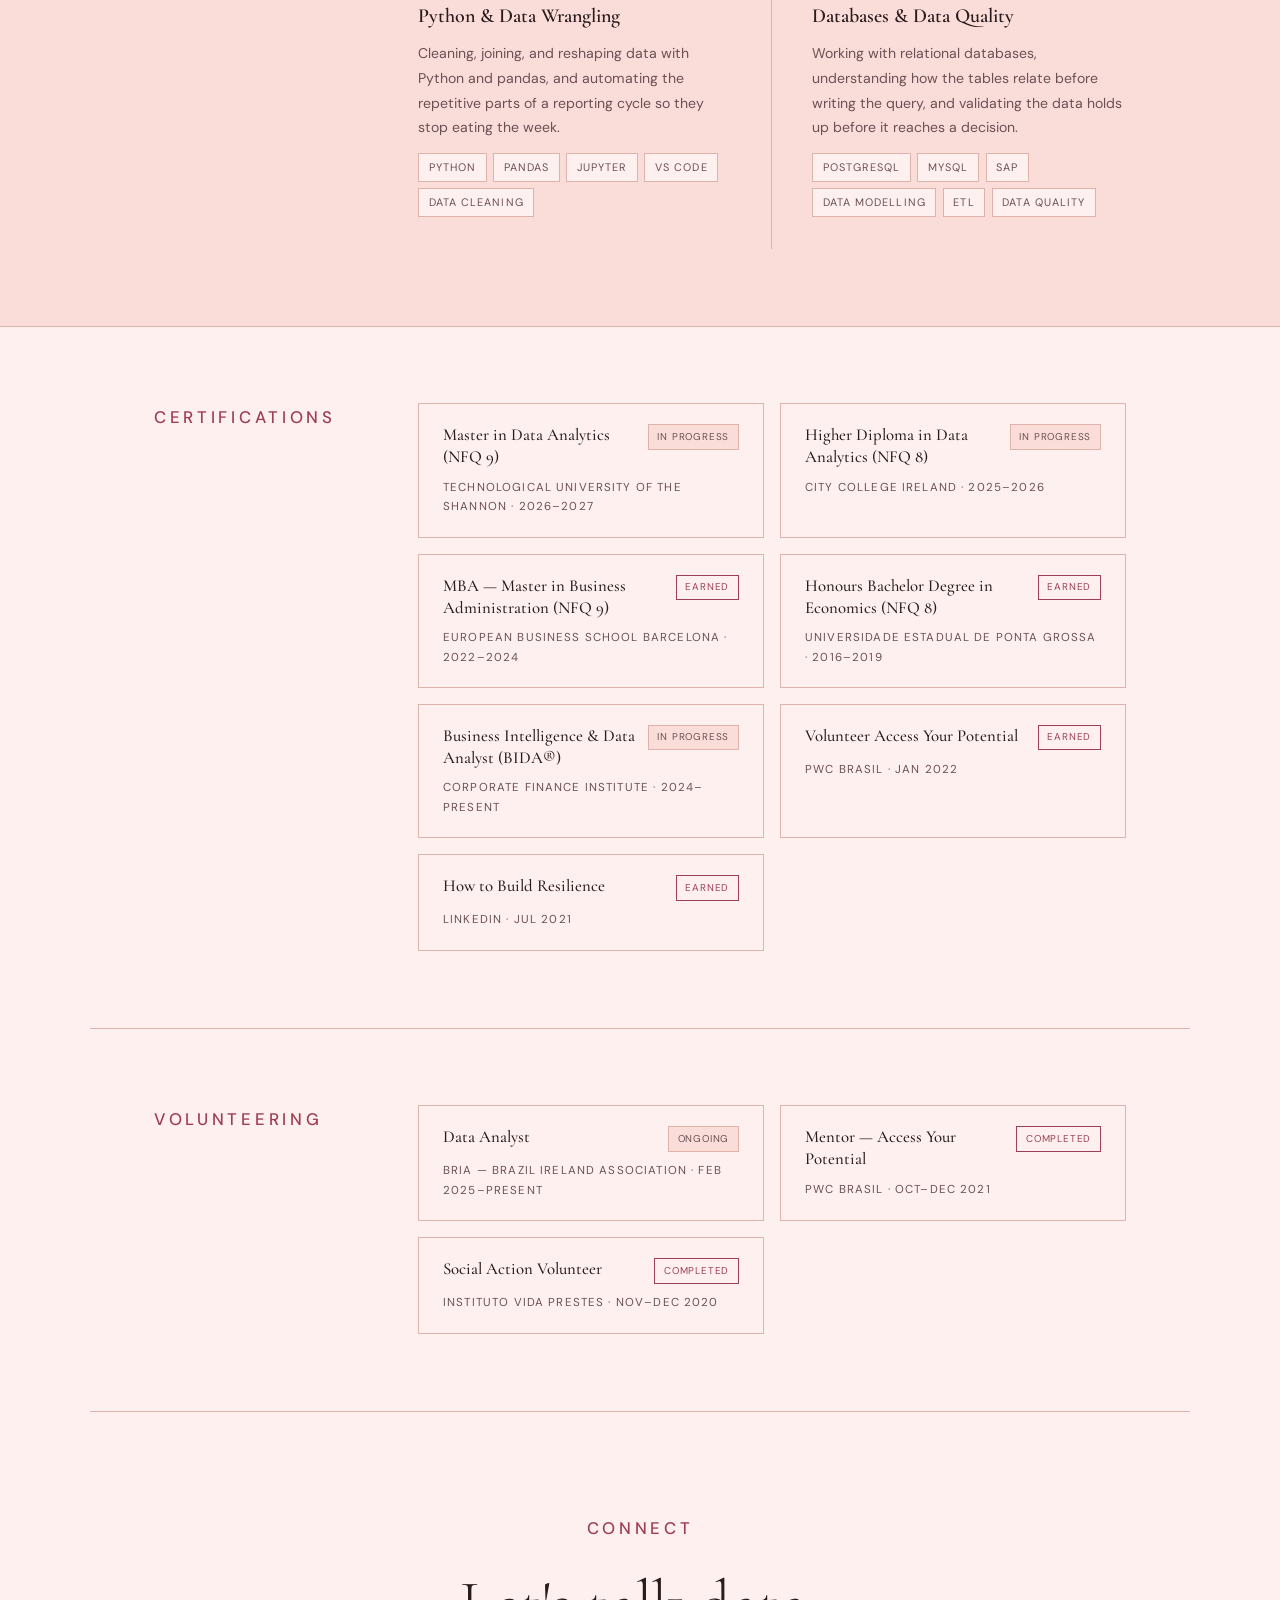
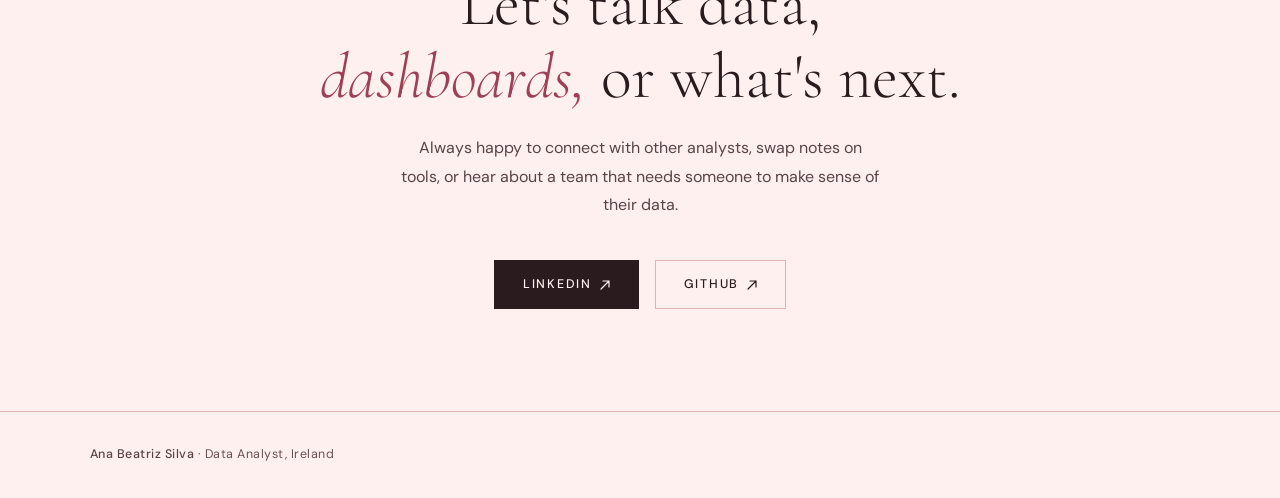
==== commit e6a0a858: "git add index.html git commit -m "feat: atualiza site com CV, certifications e volunteering" git pus" ====
--- a/index.html
+++ b/index.html
@@ -994,7 +994,7 @@
     </div>
     <div class="about-body reveal reveal-delay-1">
       <p>
-        I'm a <strong>Strategy and Analytics professional</strong> based in <strong>Ireland</strong>, with a background that reach across <em> data analytics, operations, risk, and financial services </em>. I work with SQL, Python, Tableau, and Power BI to transform complex data into insights that people can actually act on.
+        I'm a <strong>Strategy and Analytics professional</strong> based in <strong>Ireland</strong>, with a background that reaches across <em> data analytics, operations, risk, and financial services </em>. I work with SQL, Python, Tableau, and Power BI to transform complex data into insights that people can actually act on.
       </p>
       <p>
         My path has taken me from transform raw data into structured insights to support diffent decisions on <strong>PwC</strong> to customer data analytics at <strong>Eaton</strong> and now in Ireland. Along the way I've built KPI frameworks, supported forecasting and planning cycles, seasonality and presented data-driven recommendations directly to managers and CEOs.
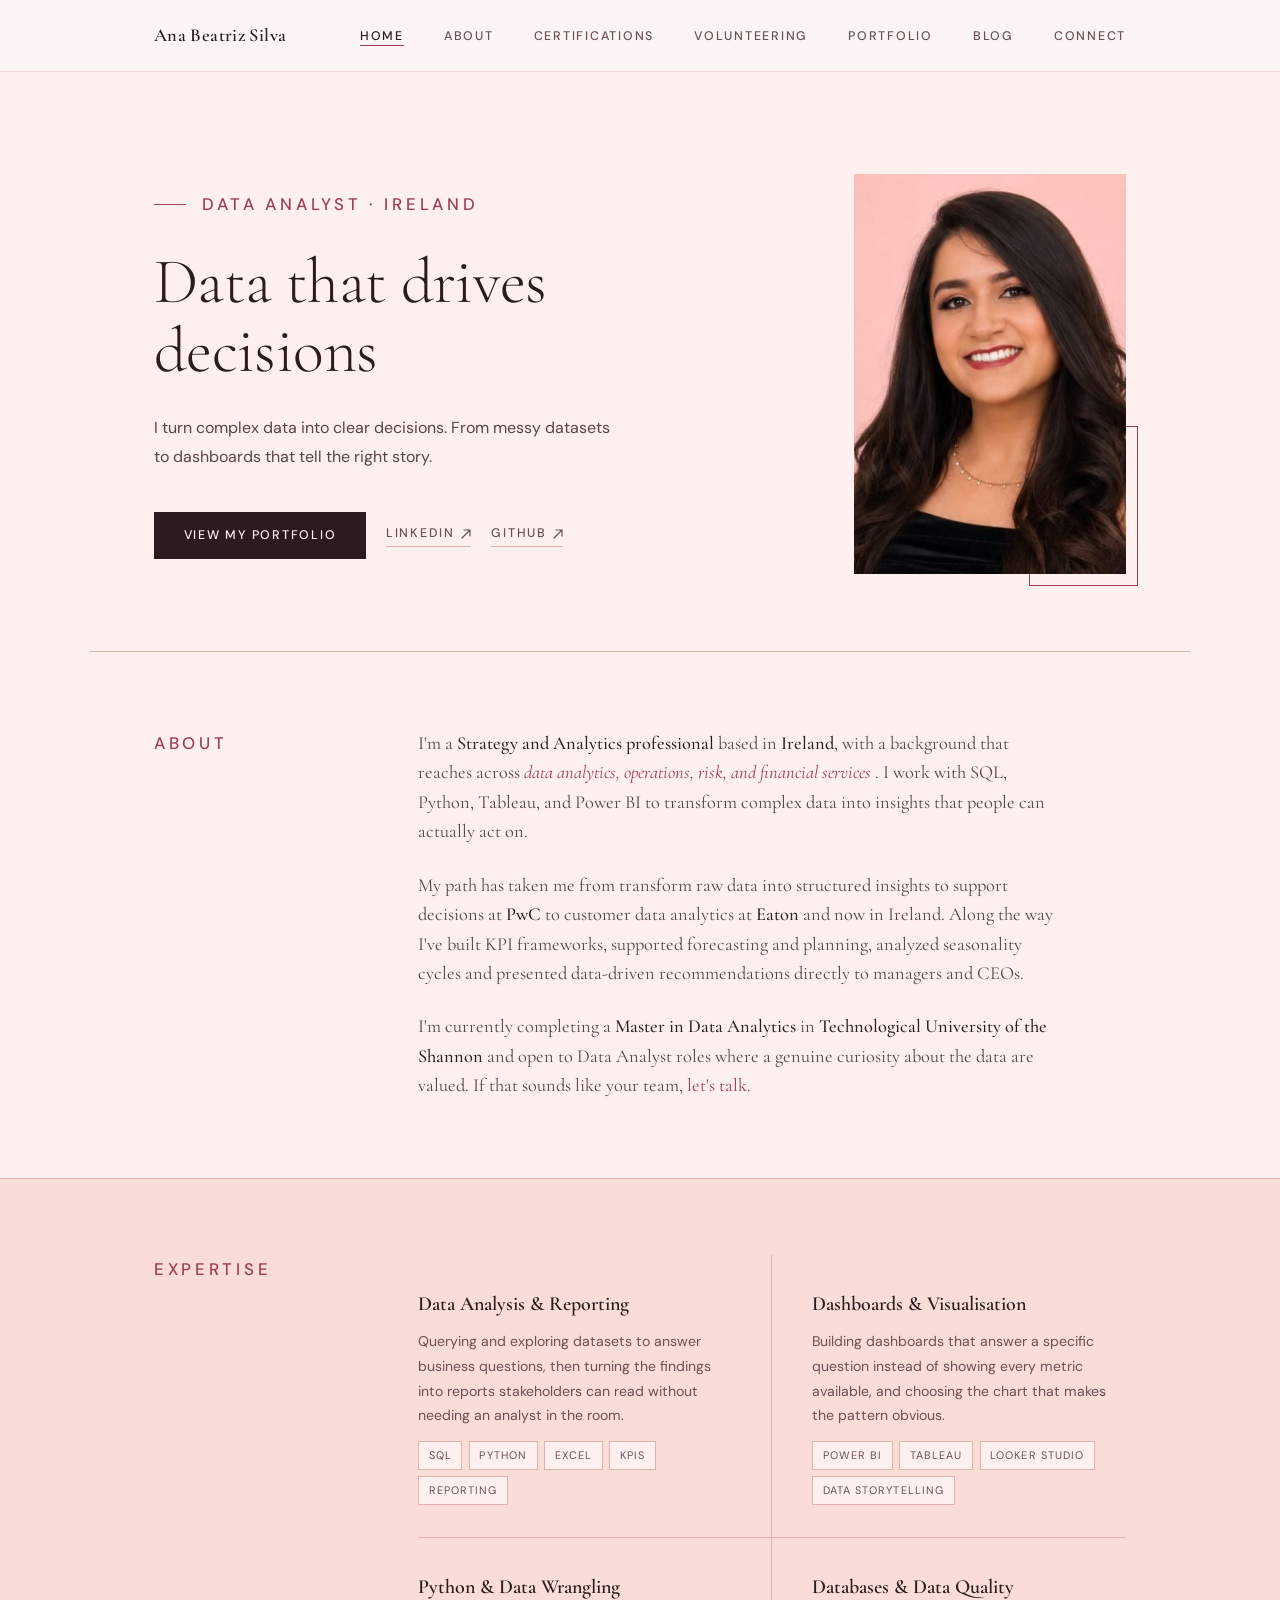
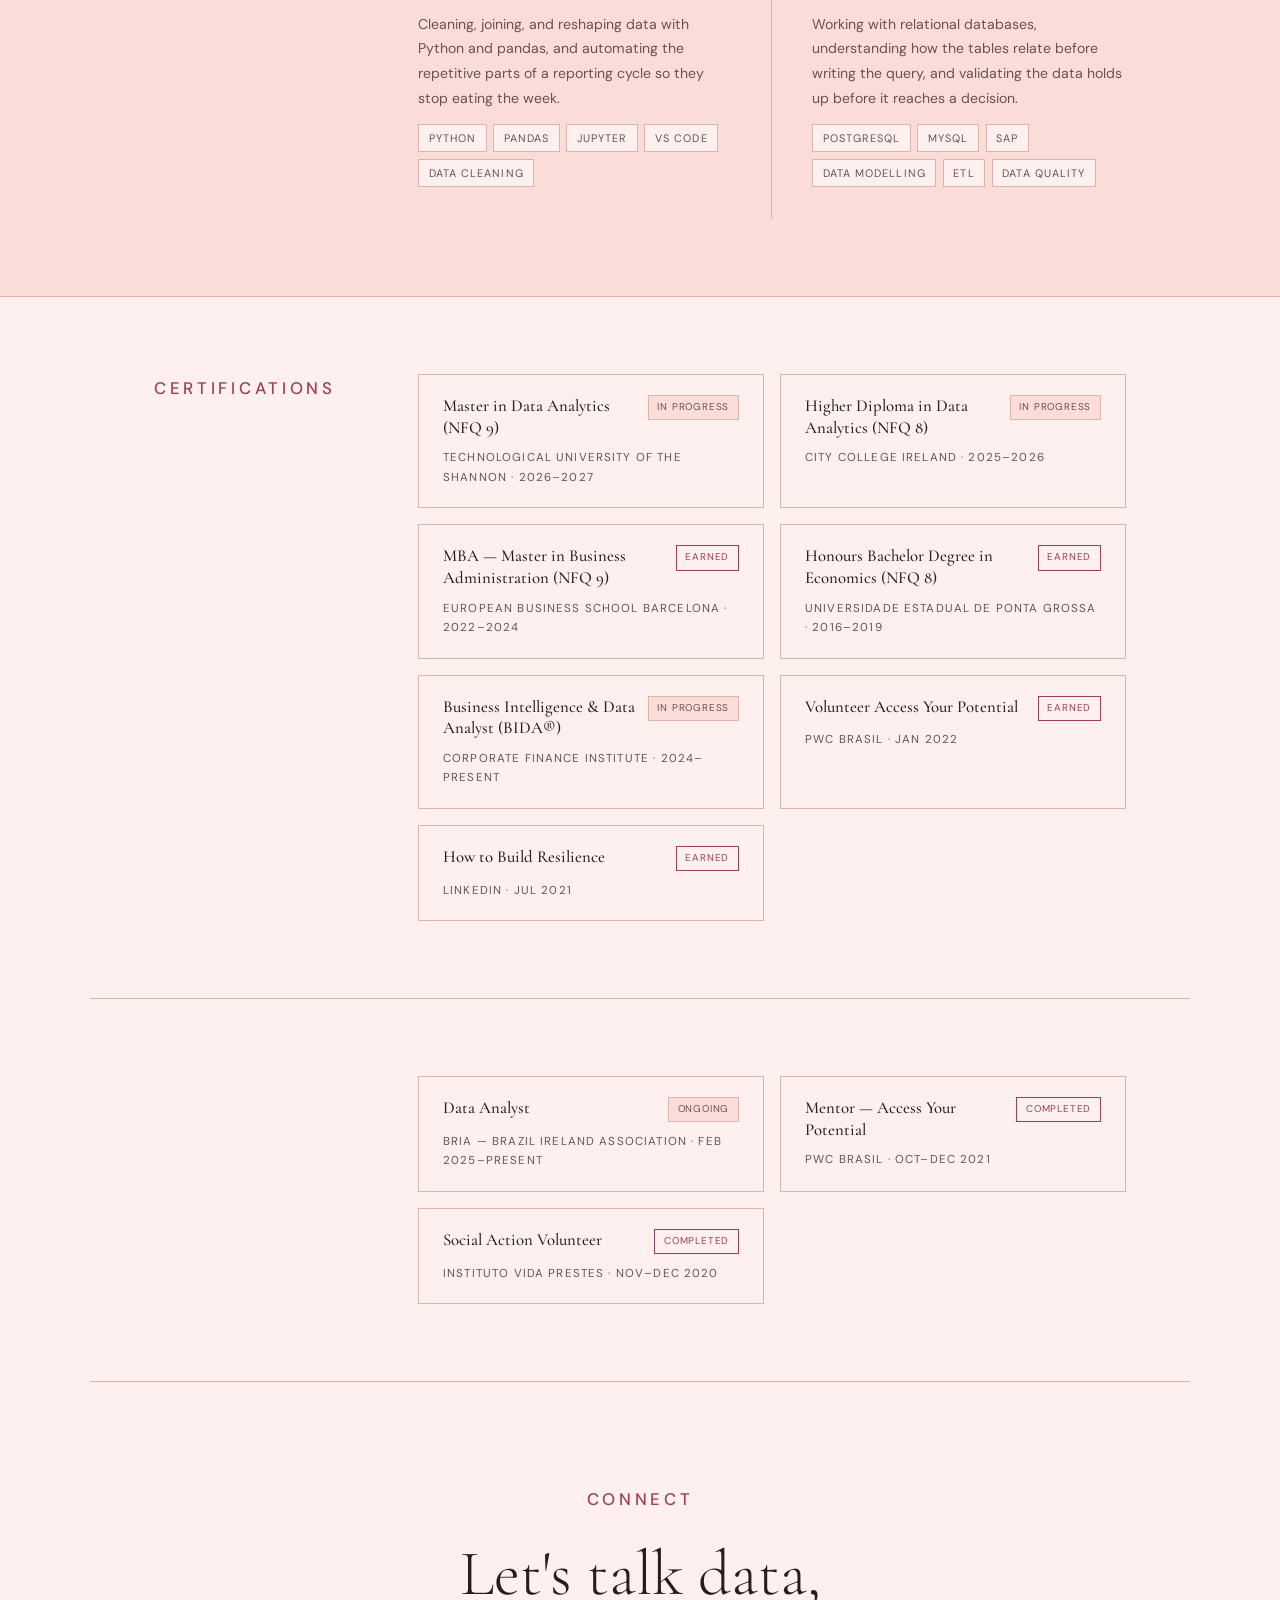
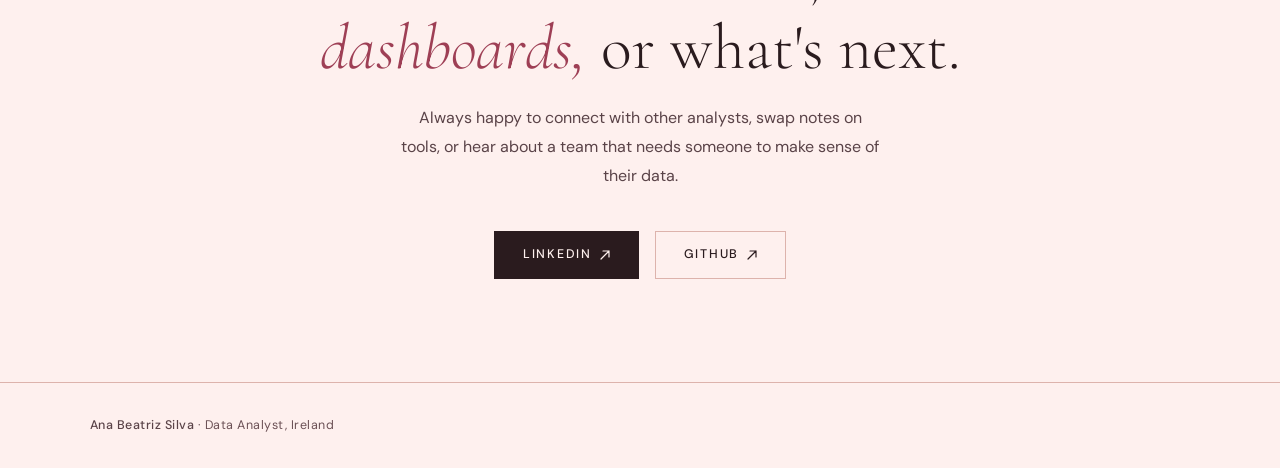
==== commit e10d9aa7: "git add index.html git commit -m "feat: atualiza site com CV, certifications e volunteering" git pus" ====
--- a/index.html
+++ b/index.html
@@ -997,10 +997,10 @@
         I'm a <strong>Strategy and Analytics professional</strong> based in <strong>Ireland</strong>, with a background that reaches across <em> data analytics, operations, risk, and financial services </em>. I work with SQL, Python, Tableau, and Power BI to transform complex data into insights that people can actually act on.
       </p>
       <p>
-        My path has taken me from transform raw data into structured insights to support diffent decisions on <strong>PwC</strong> to customer data analytics at <strong>Eaton</strong> and now in Ireland. Along the way I've built KPI frameworks, supported forecasting and planning cycles, seasonality and presented data-driven recommendations directly to managers and CEOs.
+        My path has taken me from transform raw data into structured insights to support decisions at <strong>PwC</strong> to customer data analytics at <strong>Eaton</strong> and now in Ireland. Along the way I've built KPI frameworks, supported forecasting and planning, analyzed seasonality cycles and presented data-driven recommendations directly to managers and CEOs.
       </p>
       <p>
-        I'm currently completing a <strong> Master in Data Analytics</strong> in Technological University of the Shannon and open to Data Analyst roles where a genuine curiosity about the data are valued. If that sounds like your team, <a href="#connect">let's talk</a>.
+        I'm currently completing a <strong> Master in Data Analytics</strong> in <strong>Technological University of the Shannon</strong> and open to Data Analyst roles where a genuine curiosity about the data are valued. If that sounds like your team, <a href="#connect">let's talk</a>.
       </p>
     </div>
   </section>
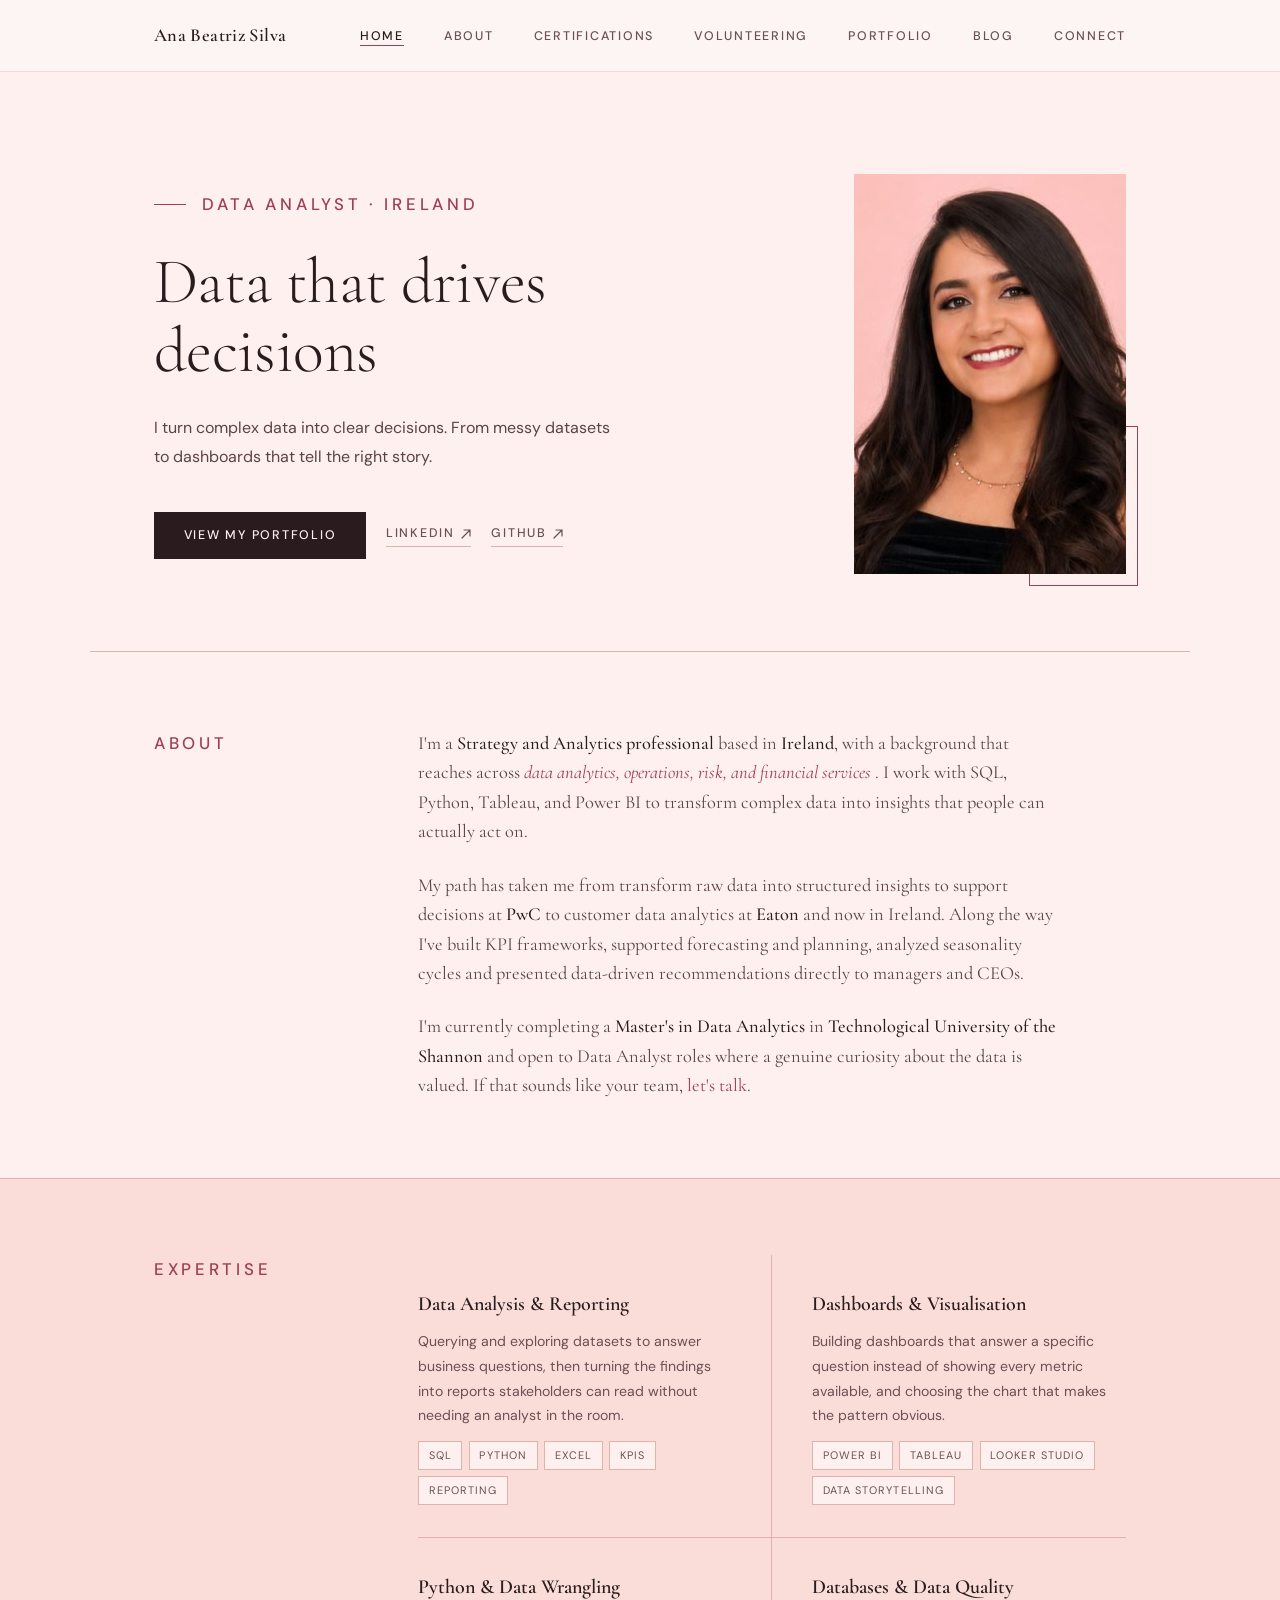
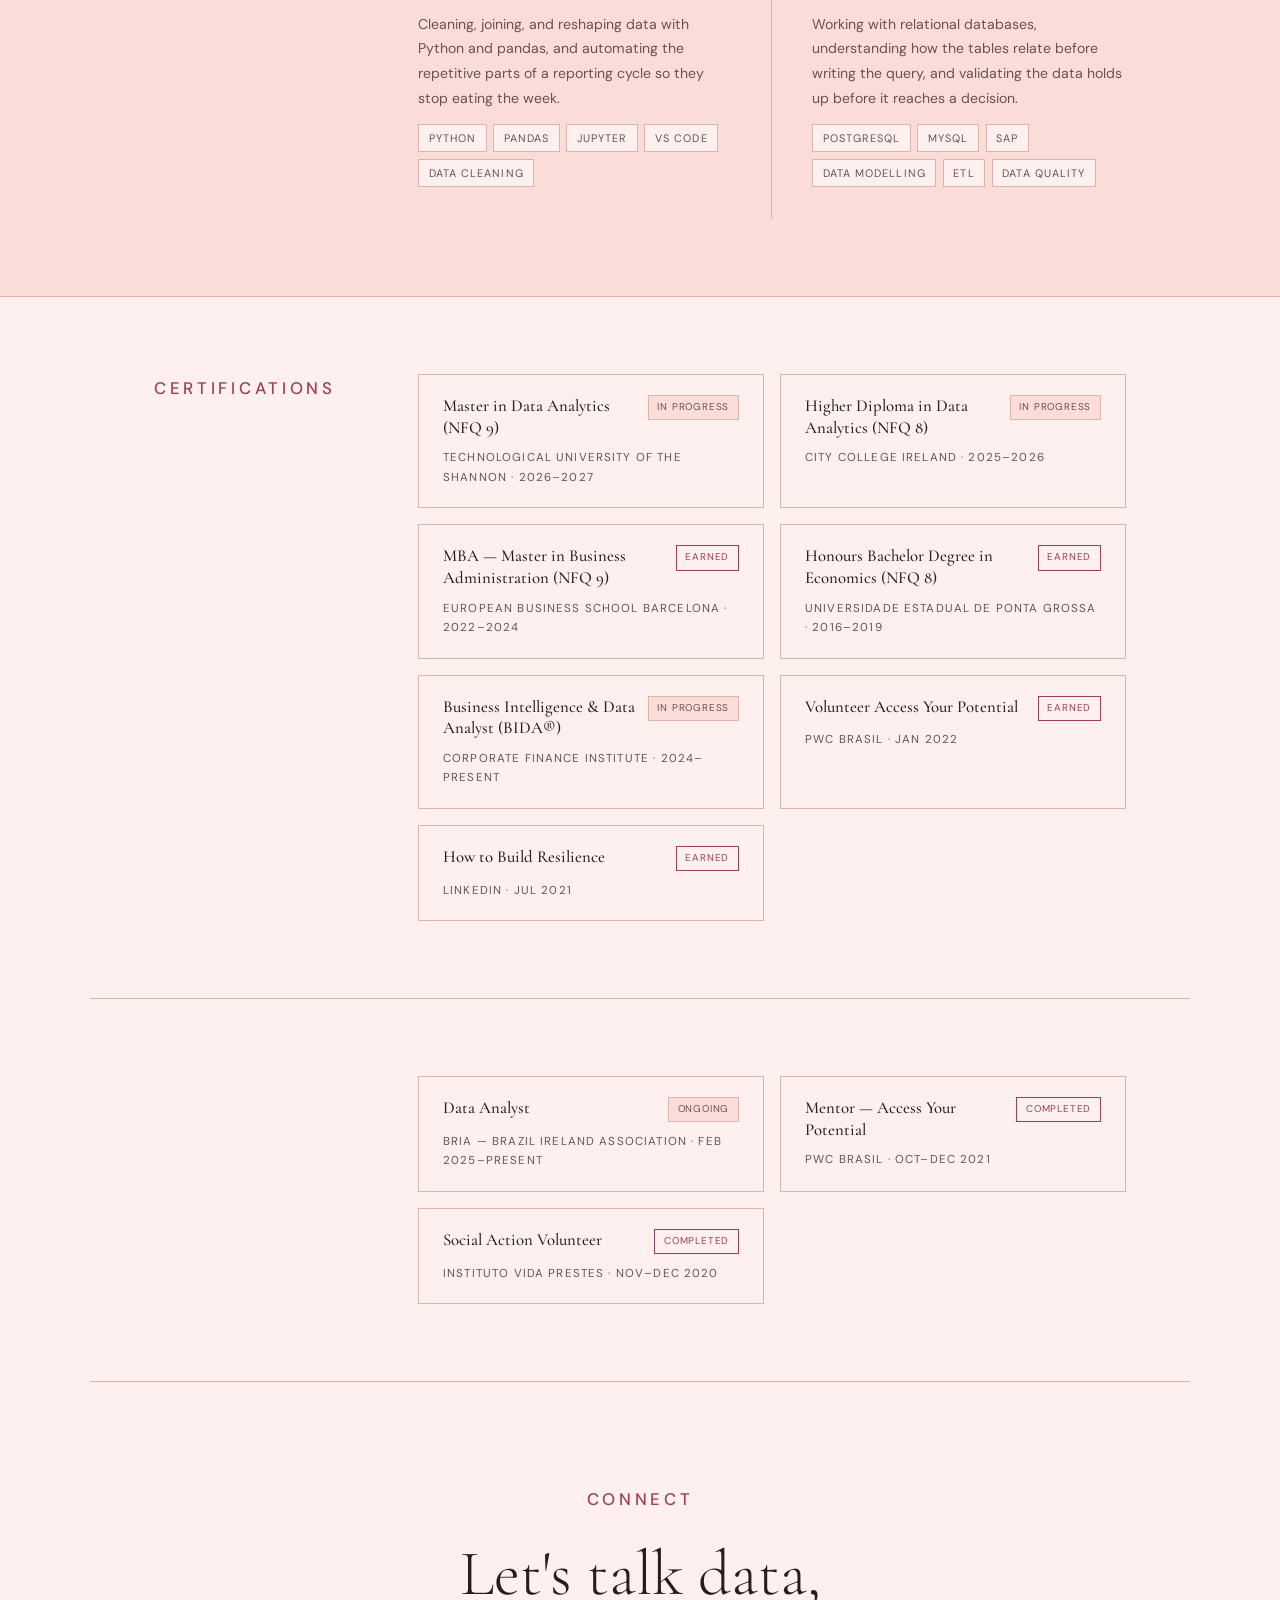
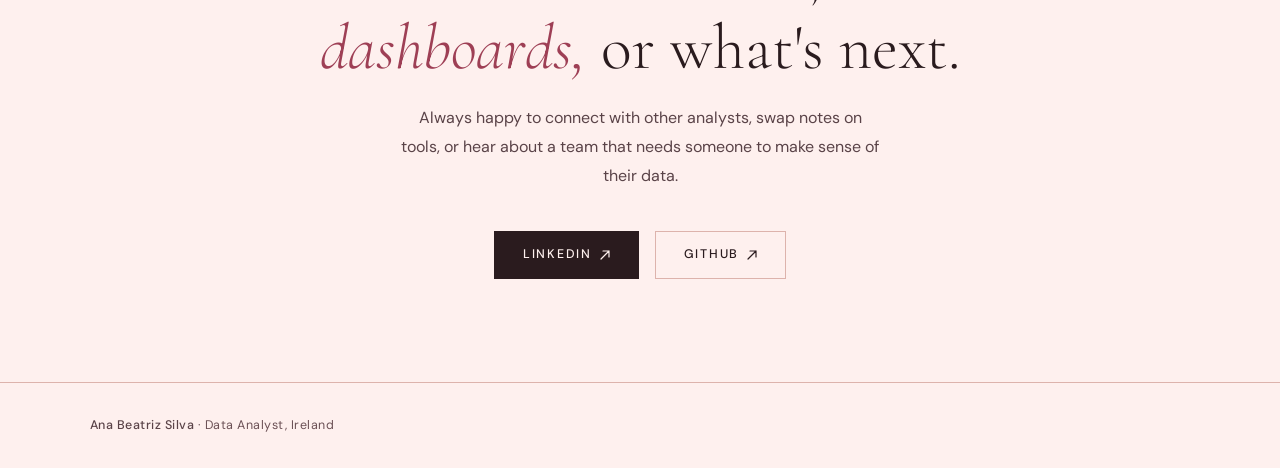
==== commit f4154287: "git add index.html git commit -m "feat: atualiza site com CV, certifications e volunteering" git pus" ====
--- a/index.html
+++ b/index.html
@@ -1000,7 +1000,7 @@
         My path has taken me from transform raw data into structured insights to support decisions at <strong>PwC</strong> to customer data analytics at <strong>Eaton</strong> and now in Ireland. Along the way I've built KPI frameworks, supported forecasting and planning, analyzed seasonality cycles and presented data-driven recommendations directly to managers and CEOs.
       </p>
       <p>
-        I'm currently completing a <strong> Master in Data Analytics</strong> in <strong>Technological University of the Shannon</strong> and open to Data Analyst roles where a genuine curiosity about the data are valued. If that sounds like your team, <a href="#connect">let's talk</a>.
+        I'm currently completing a <strong> Master's in Data Analytics</strong> in <strong>Technological University of the Shannon</strong> and open to Data Analyst roles where a genuine curiosity about the data is valued. If that sounds like your team, <a href="#connect">let's talk</a>.
       </p>
     </div>
   </section>
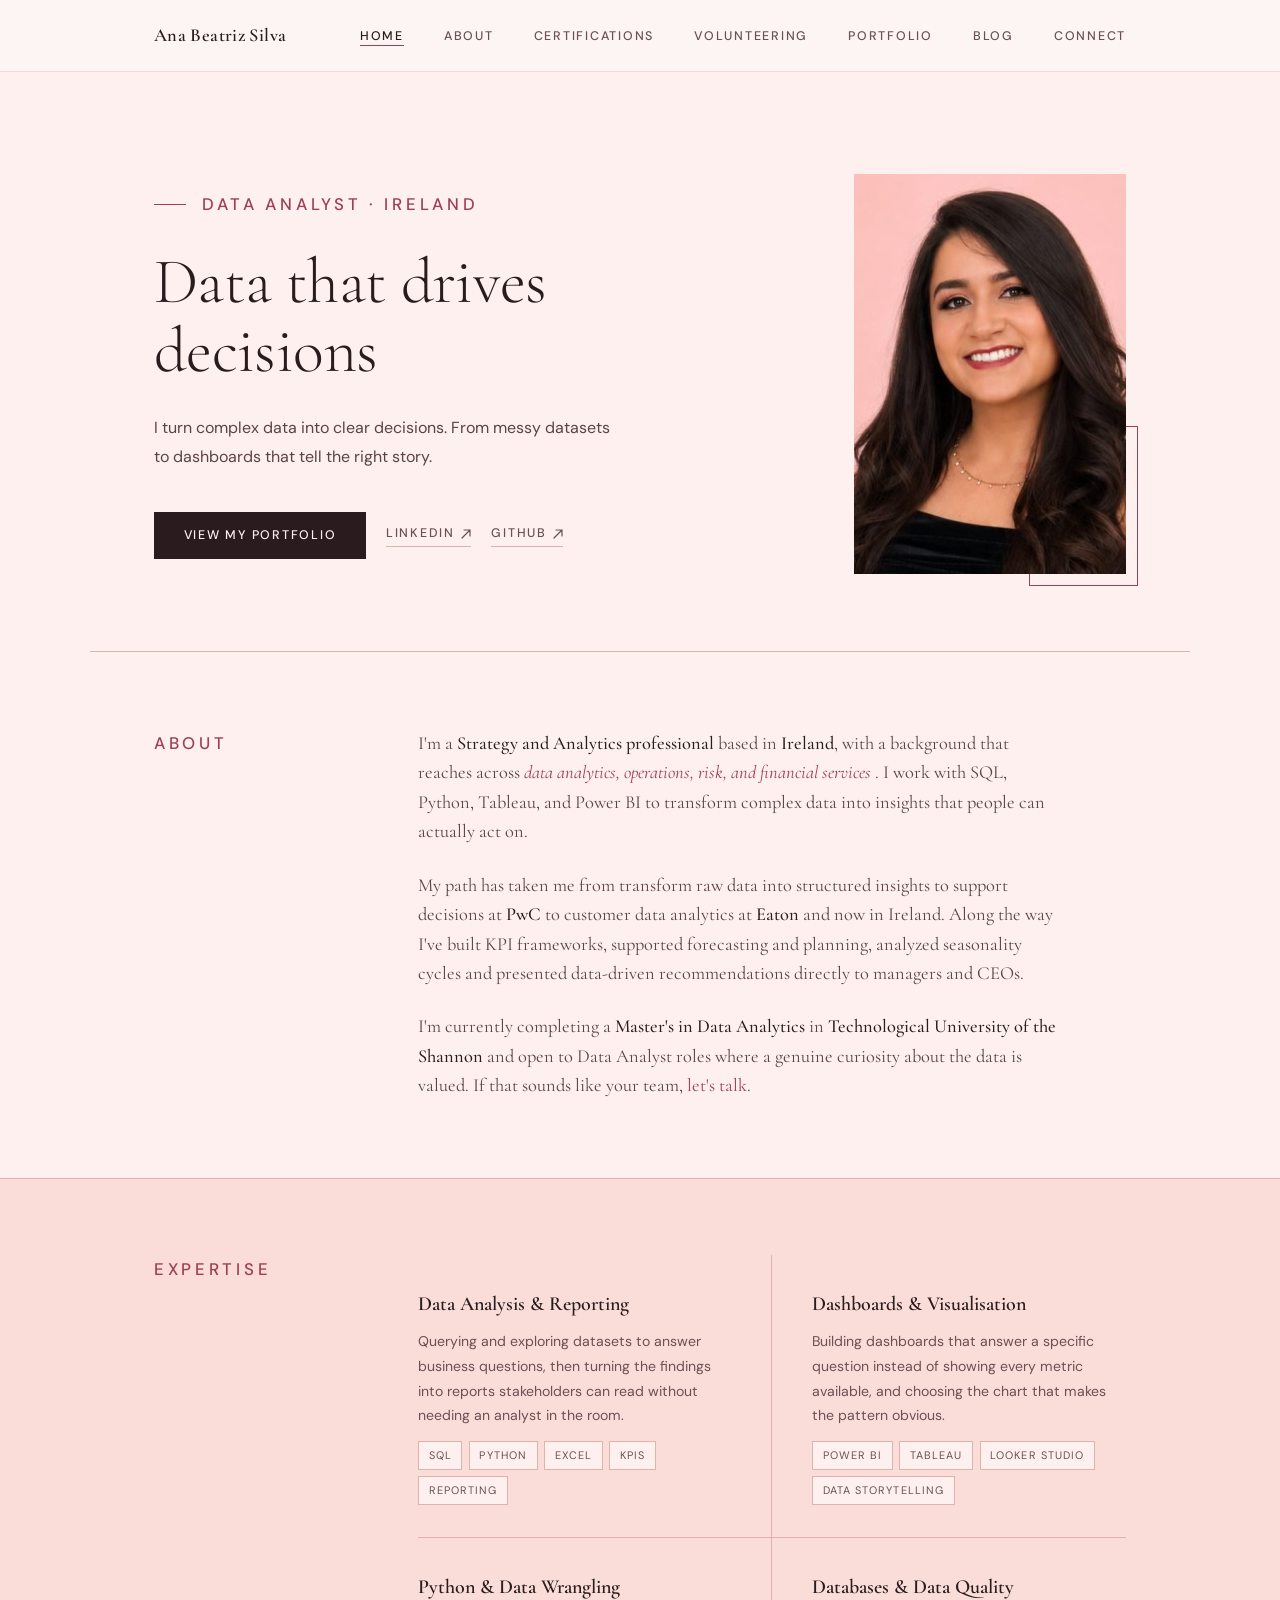
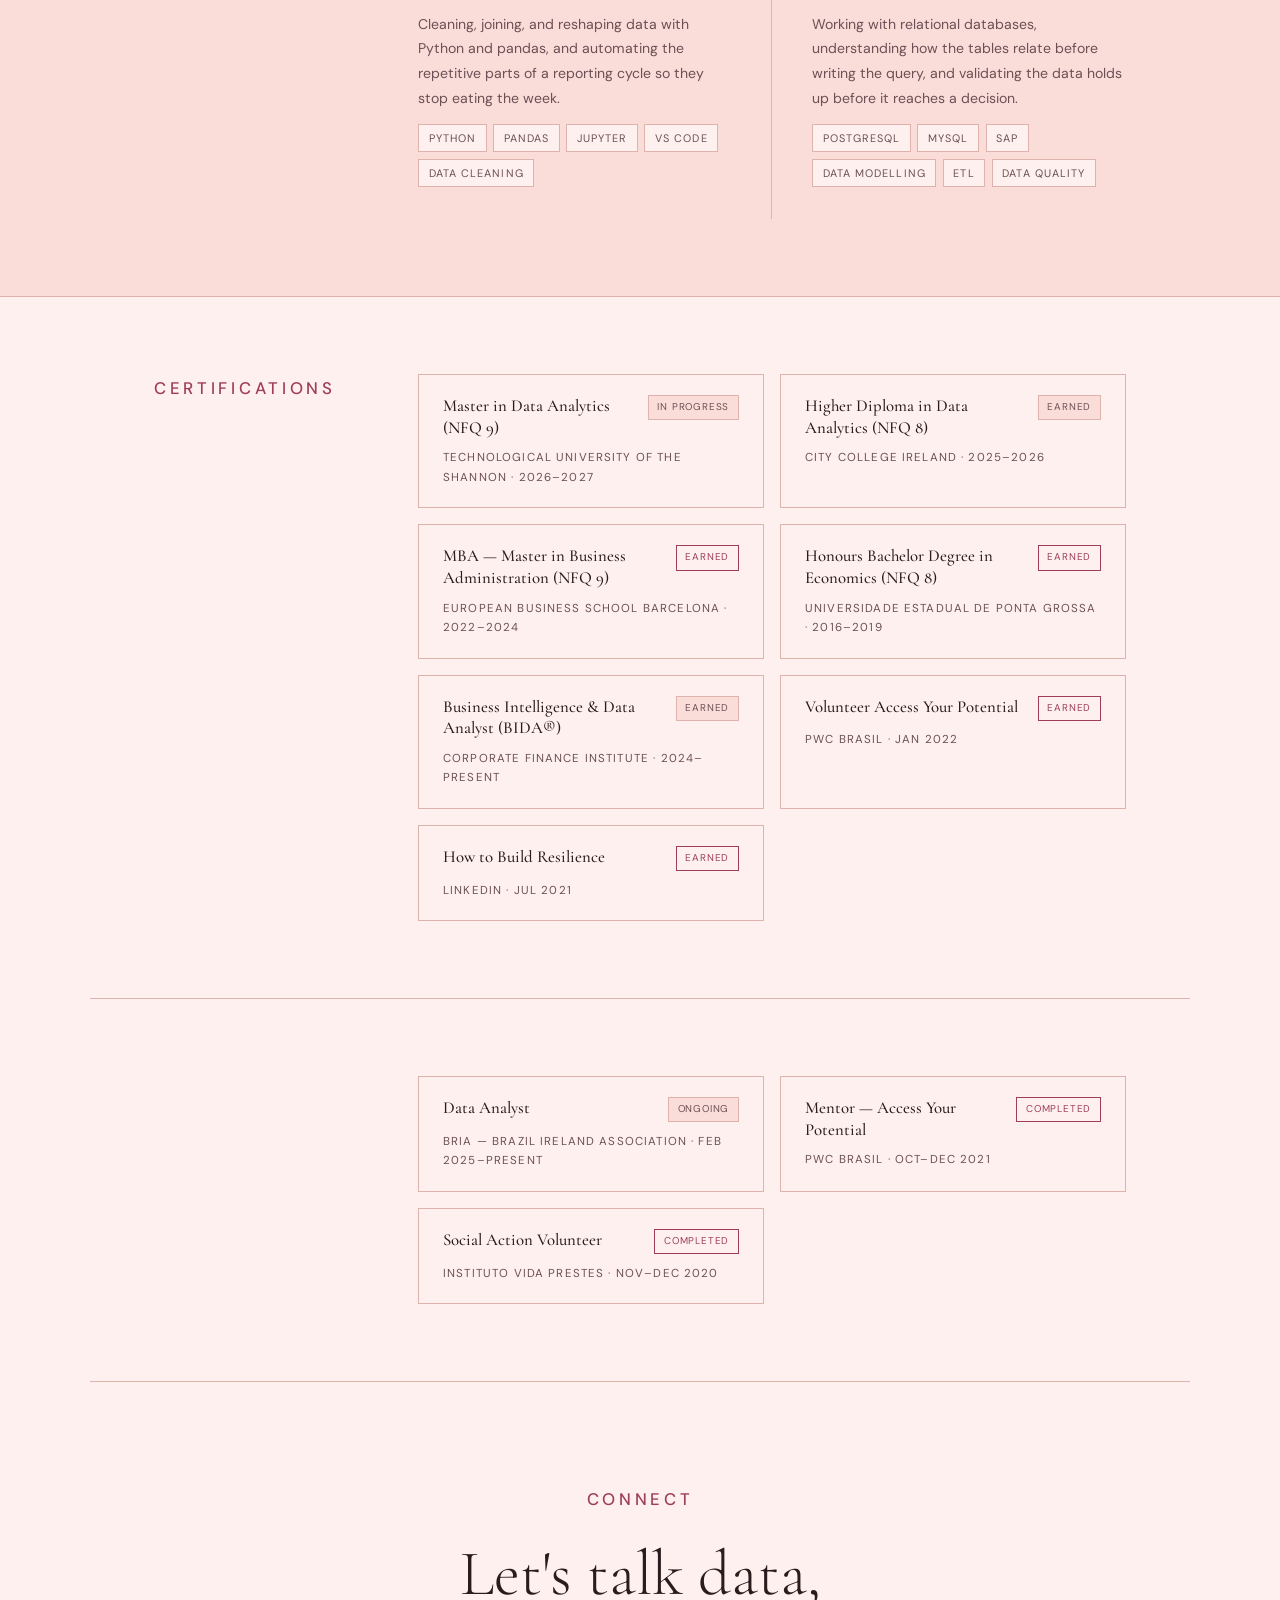
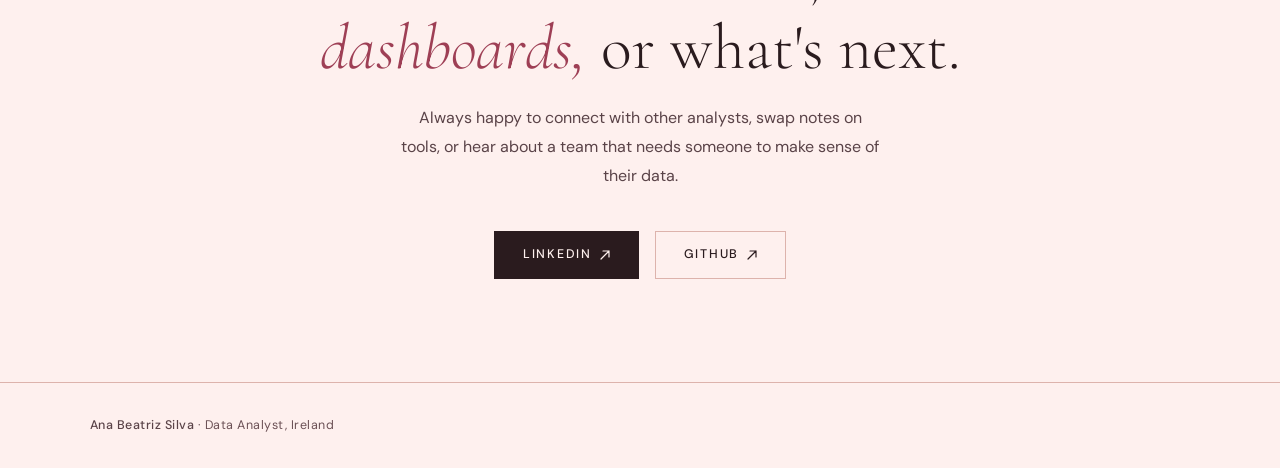
==== commit eeaec8a3: "git add index.html git commit -m "feat: atualiza site com CV, certifications e volunteering" git pus" ====
--- a/index.html
+++ b/index.html
@@ -1089,7 +1089,7 @@
         <div class="cert-item reveal reveal-delay-1">
           <div class="cert-top">
             <div class="cert-name">Higher Diploma in Data Analytics (NFQ 8)</div>
-            <span class="cert-status is-progress">In Progress</span>
+            <span class="cert-status is-progress">Earned</span>
           </div>
           <div class="cert-issuer">City College Ireland · 2025–2026</div>
         </div>
@@ -1114,7 +1114,7 @@
         <div class="cert-item reveal">
           <div class="cert-top">
             <div class="cert-name">Business Intelligence &amp; Data Analyst (BIDA®)</div>
-            <span class="cert-status is-progress">In Progress</span>
+            <span class="cert-status is-progress">Earned</span>
           </div>
           <div class="cert-issuer">Corporate Finance Institute · 2024–Present</div>
         </div>
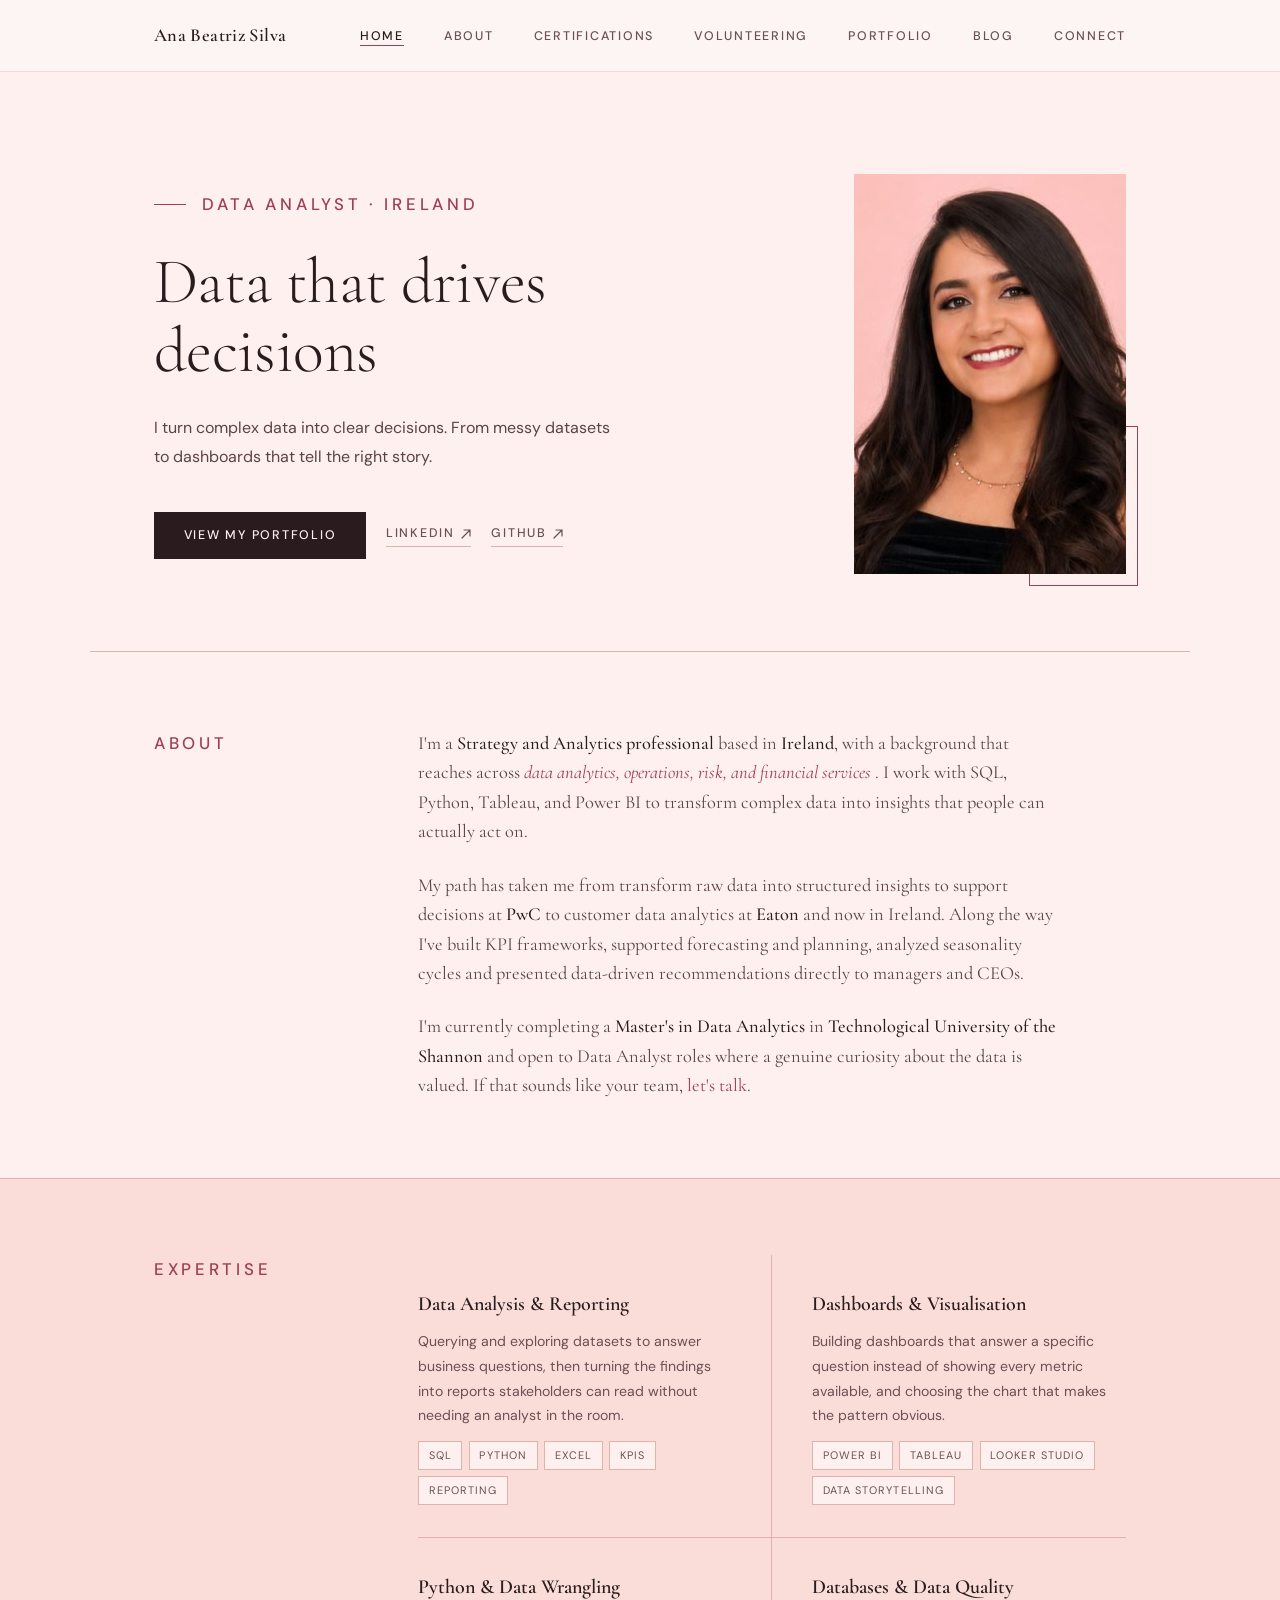
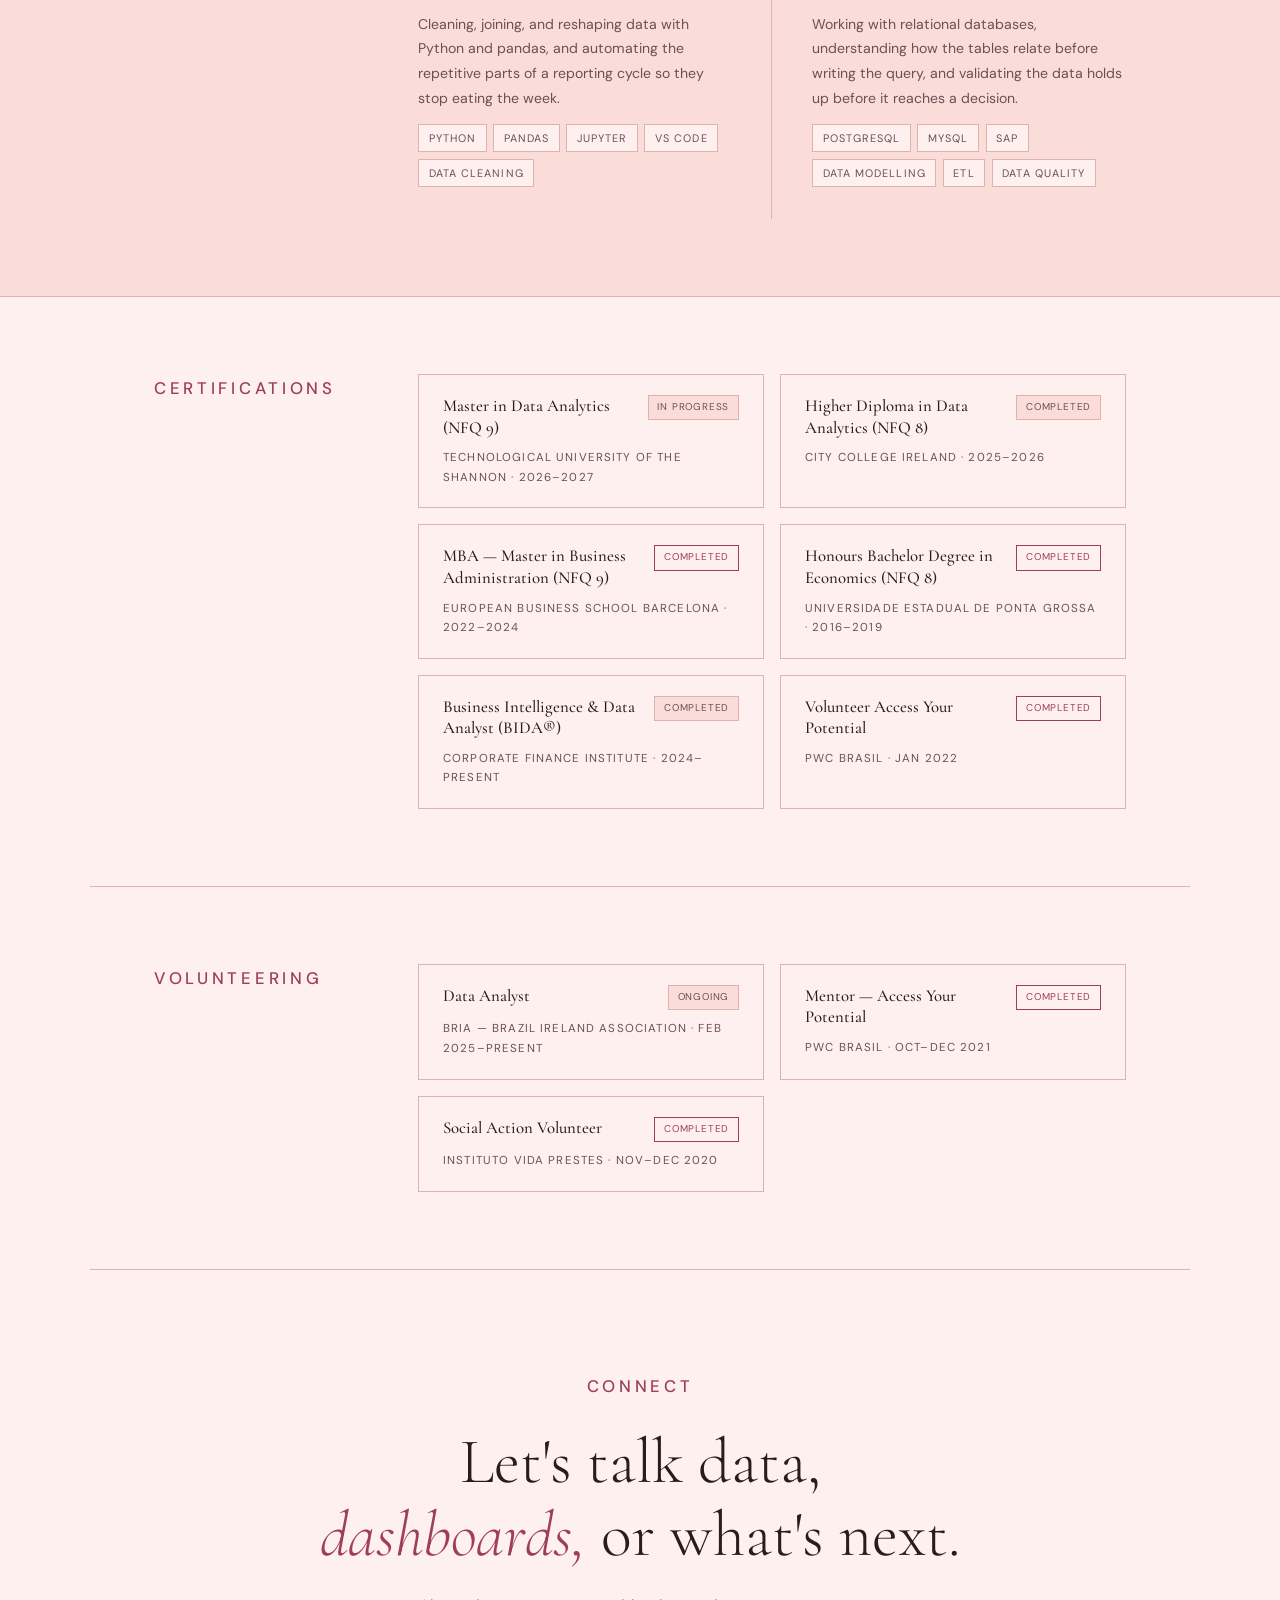
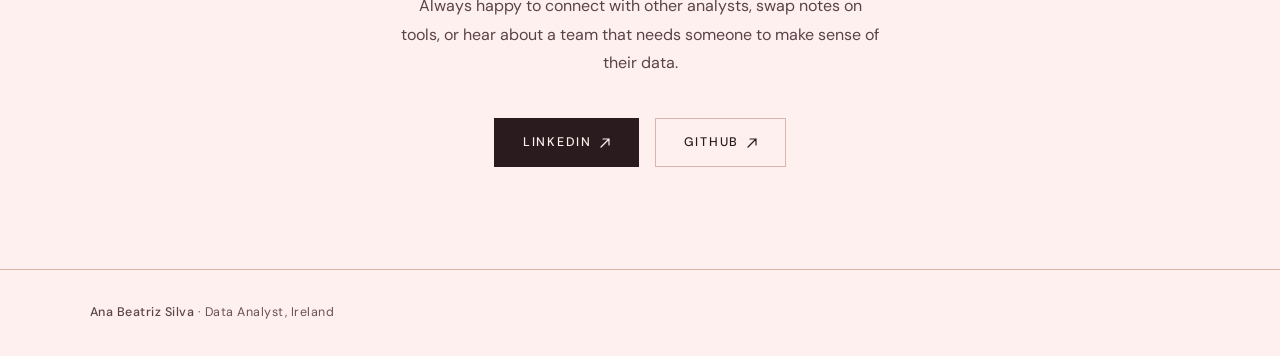
==== commit 3b283834: "git add index.html git commit -m "feat: atualiza site com CV, certifications e volunteering" git pus" ====
--- a/index.html
+++ b/index.html
@@ -1089,7 +1089,7 @@
         <div class="cert-item reveal reveal-delay-1">
           <div class="cert-top">
             <div class="cert-name">Higher Diploma in Data Analytics (NFQ 8)</div>
-            <span class="cert-status is-progress">Earned</span>
+            <span class="cert-status is-progress">Completed</span>
           </div>
           <div class="cert-issuer">City College Ireland · 2025–2026</div>
         </div>
@@ -1097,7 +1097,7 @@
         <div class="cert-item reveal reveal-delay-2">
           <div class="cert-top">
             <div class="cert-name">MBA — Master in Business Administration (NFQ 9)</div>
-            <span class="cert-status is-earned">Earned</span>
+            <span class="cert-status is-earned">Completed</span>
           </div>
           <div class="cert-issuer">European Business School Barcelona · 2022–2024</div>
         </div>
@@ -1105,7 +1105,7 @@
         <div class="cert-item reveal reveal-delay-3">
           <div class="cert-top">
             <div class="cert-name">Honours Bachelor Degree in Economics (NFQ 8)</div>
-            <span class="cert-status is-earned">Earned</span>
+            <span class="cert-status is-earned">Completed</span>
           </div>
           <div class="cert-issuer">Universidade Estadual de Ponta Grossa · 2016–2019</div>
         </div>
@@ -1114,7 +1114,7 @@
         <div class="cert-item reveal">
           <div class="cert-top">
             <div class="cert-name">Business Intelligence &amp; Data Analyst (BIDA®)</div>
-            <span class="cert-status is-progress">Earned</span>
+            <span class="cert-status is-progress">Completed</span>
           </div>
           <div class="cert-issuer">Corporate Finance Institute · 2024–Present</div>
         </div>
@@ -1122,18 +1122,11 @@
         <div class="cert-item reveal reveal-delay-1">
           <div class="cert-top">
             <div class="cert-name">Volunteer Access Your Potential</div>
-            <span class="cert-status is-earned">Earned</span>
+            <span class="cert-status is-earned">Completed</span>
           </div>
           <div class="cert-issuer">PwC Brasil · Jan 2022</div>
         </div>
 
-        <div class="cert-item reveal reveal-delay-2">
-          <div class="cert-top">
-            <div class="cert-name">How to Build Resilience</div>
-            <span class="cert-status is-earned">Earned</span>
-          </div>
-          <div class="cert-issuer">LinkedIn · Jul 2021</div>
-        </div>
 
       </div>
     </div>
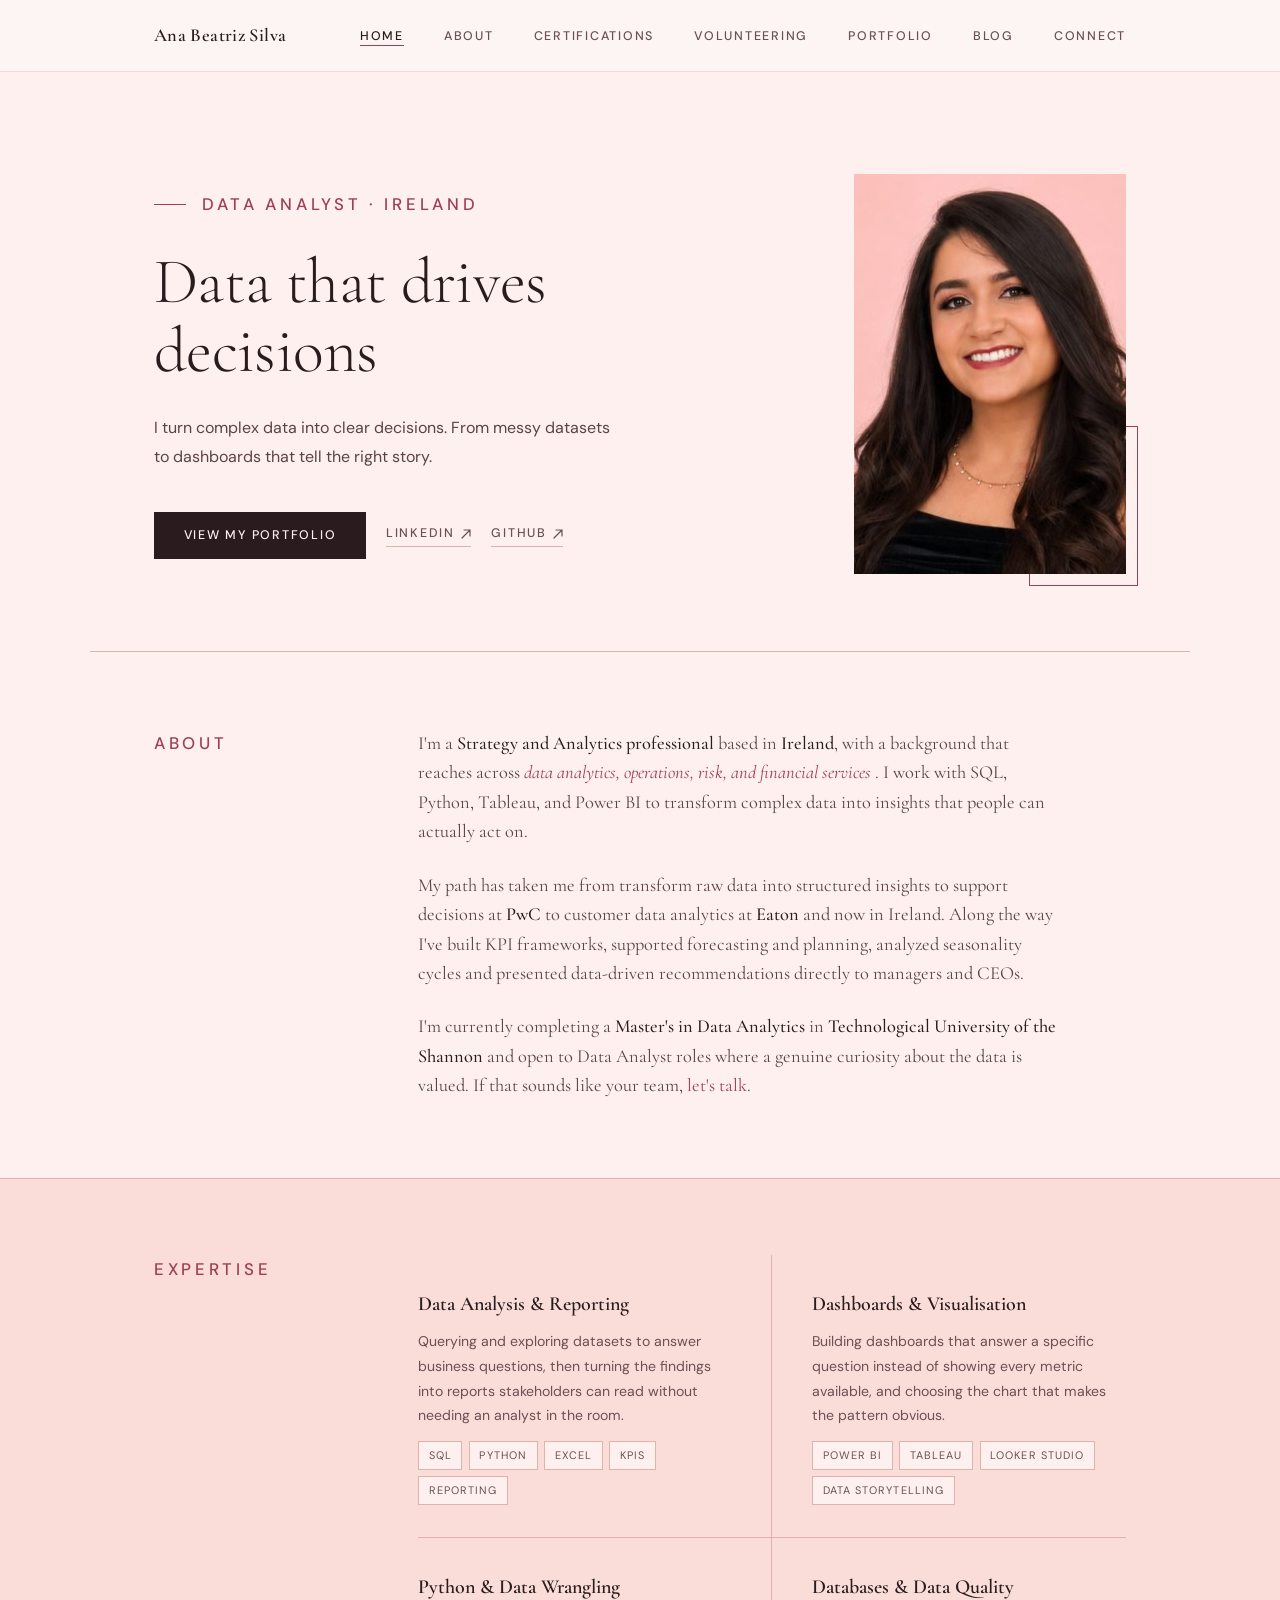
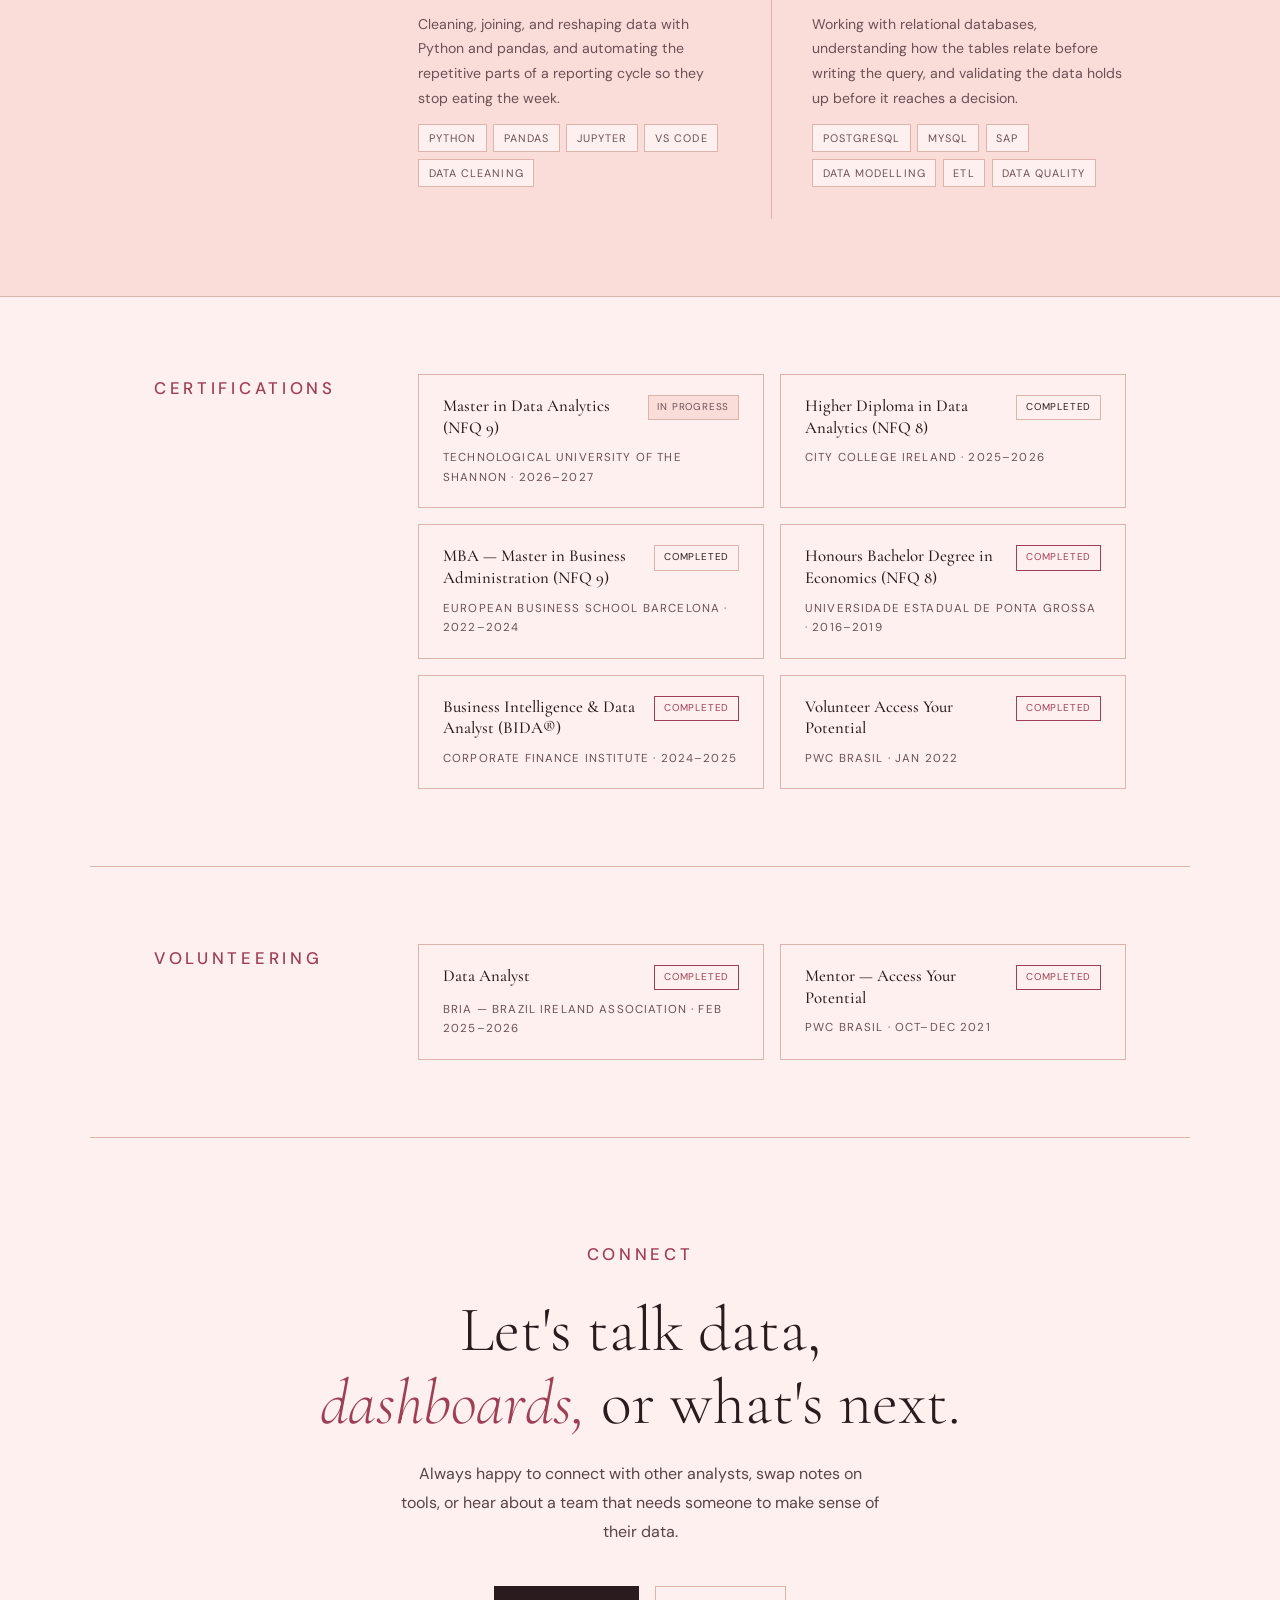
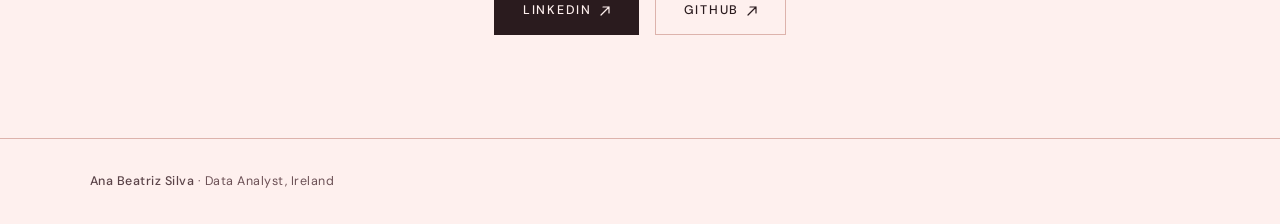
==== commit a2a10792: "git add index.html git commit -m "feat: atualiza site com CV, certifications e volunteering" git pus" ====
--- a/index.html
+++ b/index.html
@@ -1089,7 +1089,7 @@
         <div class="cert-item reveal reveal-delay-1">
           <div class="cert-top">
             <div class="cert-name">Higher Diploma in Data Analytics (NFQ 8)</div>
-            <span class="cert-status is-progress">Completed</span>
+            <span class="cert-status is-completed">Completed</span>
           </div>
           <div class="cert-issuer">City College Ireland · 2025–2026</div>
         </div>
@@ -1097,7 +1097,7 @@
         <div class="cert-item reveal reveal-delay-2">
           <div class="cert-top">
             <div class="cert-name">MBA — Master in Business Administration (NFQ 9)</div>
-            <span class="cert-status is-earned">Completed</span>
+            <span class="cert-status is-completed">Completed</span>
           </div>
           <div class="cert-issuer">European Business School Barcelona · 2022–2024</div>
         </div>
@@ -1114,9 +1114,9 @@
         <div class="cert-item reveal">
           <div class="cert-top">
             <div class="cert-name">Business Intelligence &amp; Data Analyst (BIDA®)</div>
-            <span class="cert-status is-progress">Completed</span>
+            <span class="cert-status is-earned">Completed</span>
           </div>
-          <div class="cert-issuer">Corporate Finance Institute · 2024–Present</div>
+          <div class="cert-issuer">Corporate Finance Institute · 2024–2025</div>
         </div>
 
         <div class="cert-item reveal reveal-delay-1">
@@ -1145,9 +1145,9 @@
         <div class="cert-item reveal">
           <div class="cert-top">
             <div class="cert-name">Data Analyst</div>
-            <span class="cert-status is-progress">Ongoing</span>
+            <span class="cert-status is-earned">Completed</span>
           </div>
-          <div class="cert-issuer">BRIA — Brazil Ireland Association · Feb 2025–Present</div>
+          <div class="cert-issuer">BRIA — Brazil Ireland Association · Feb 2025–2026</div>
         </div>
 
         <div class="cert-item reveal reveal-delay-1">
@@ -1156,14 +1156,6 @@
             <span class="cert-status is-earned">Completed</span>
           </div>
           <div class="cert-issuer">PwC Brasil · Oct–Dec 2021</div>
-        </div>
-
-        <div class="cert-item reveal reveal-delay-2">
-          <div class="cert-top">
-            <div class="cert-name">Social Action Volunteer</div>
-            <span class="cert-status is-earned">Completed</span>
-          </div>
-          <div class="cert-issuer">Instituto Vida Prestes · Nov–Dec 2020</div>
         </div>
 
       </div>
